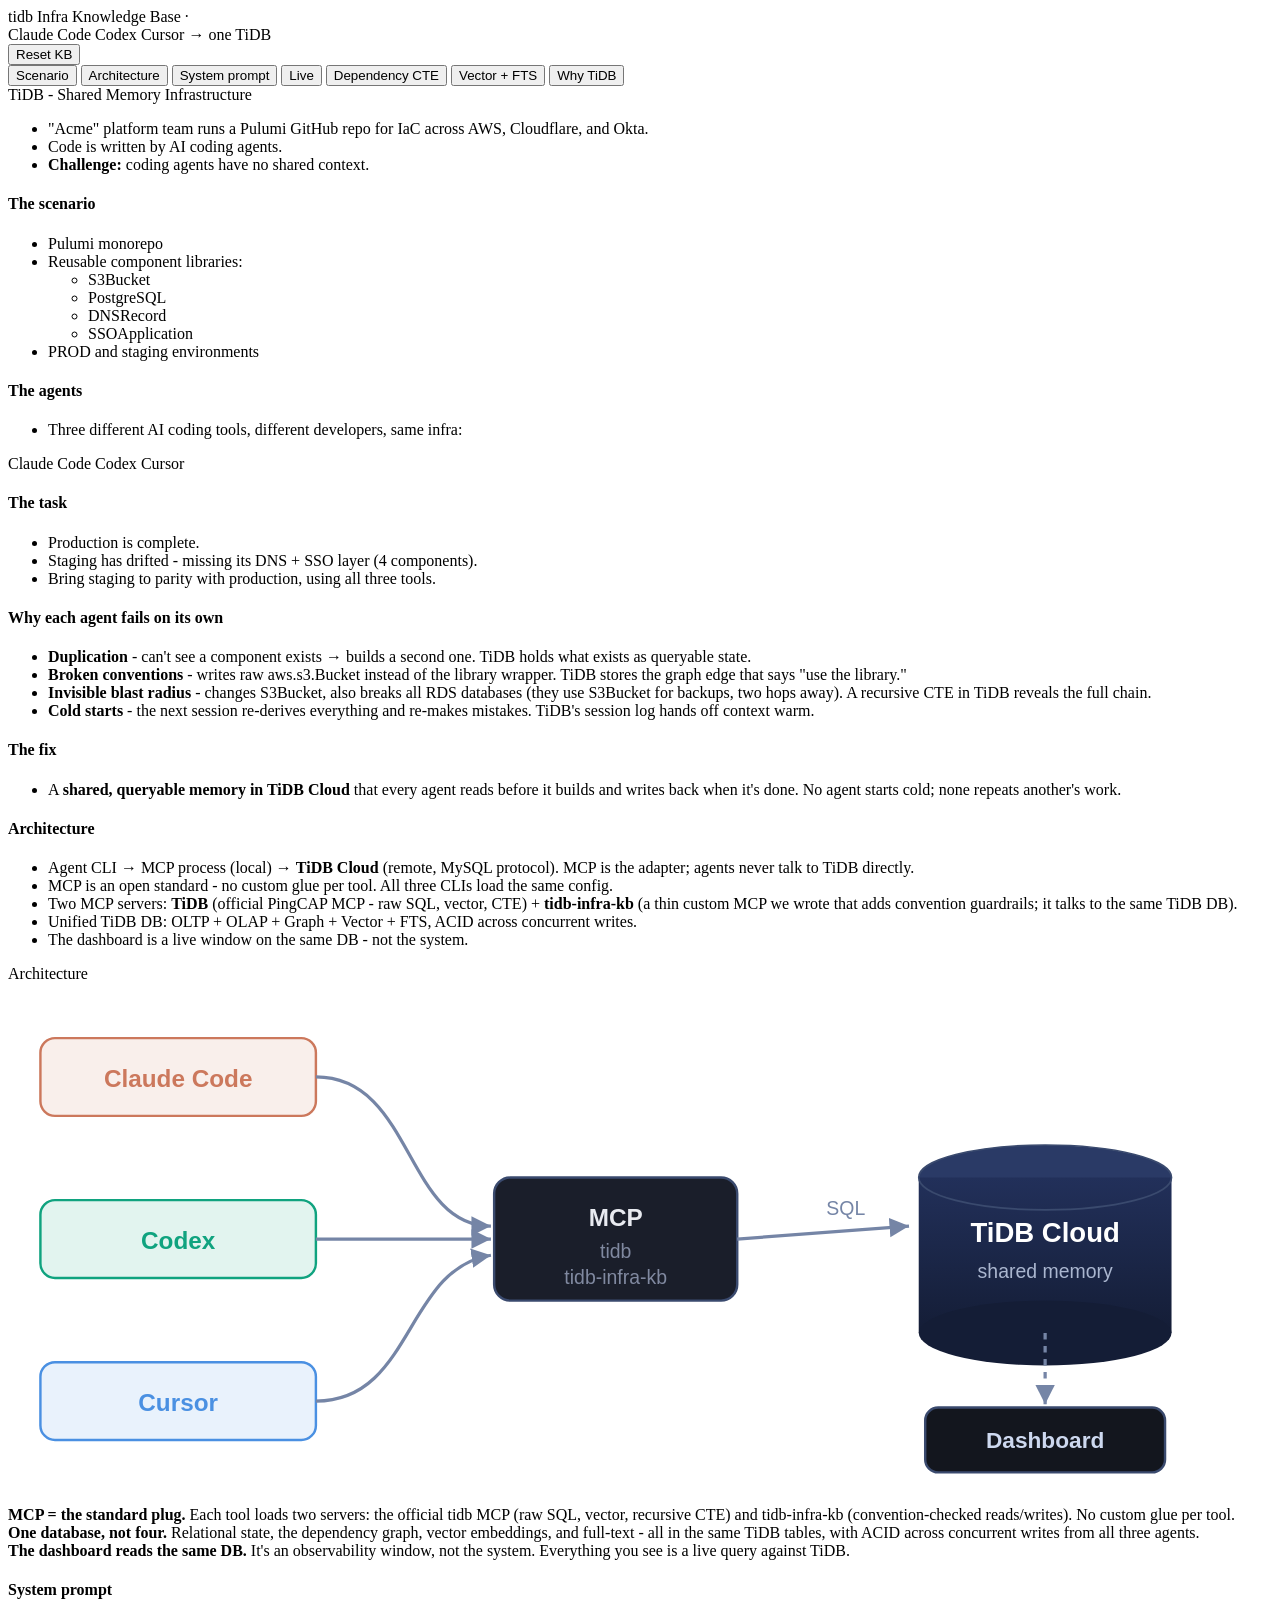
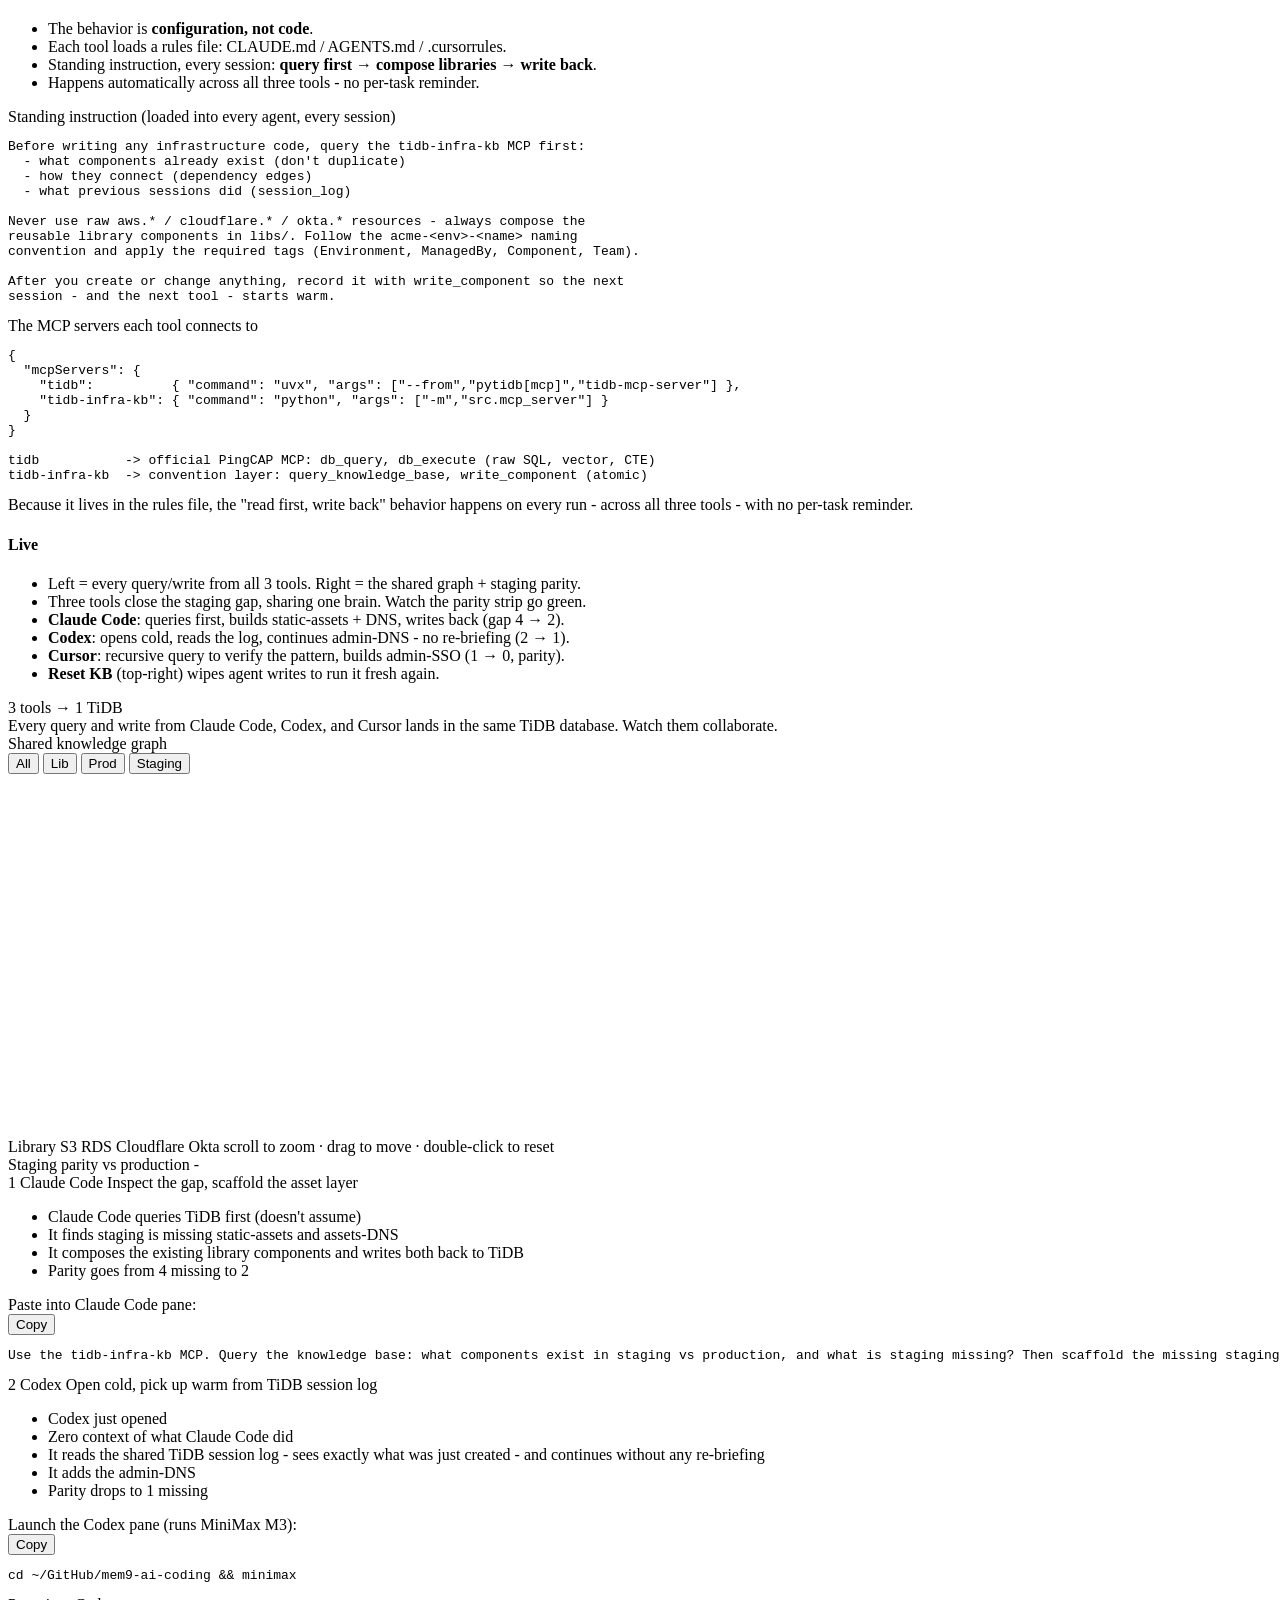
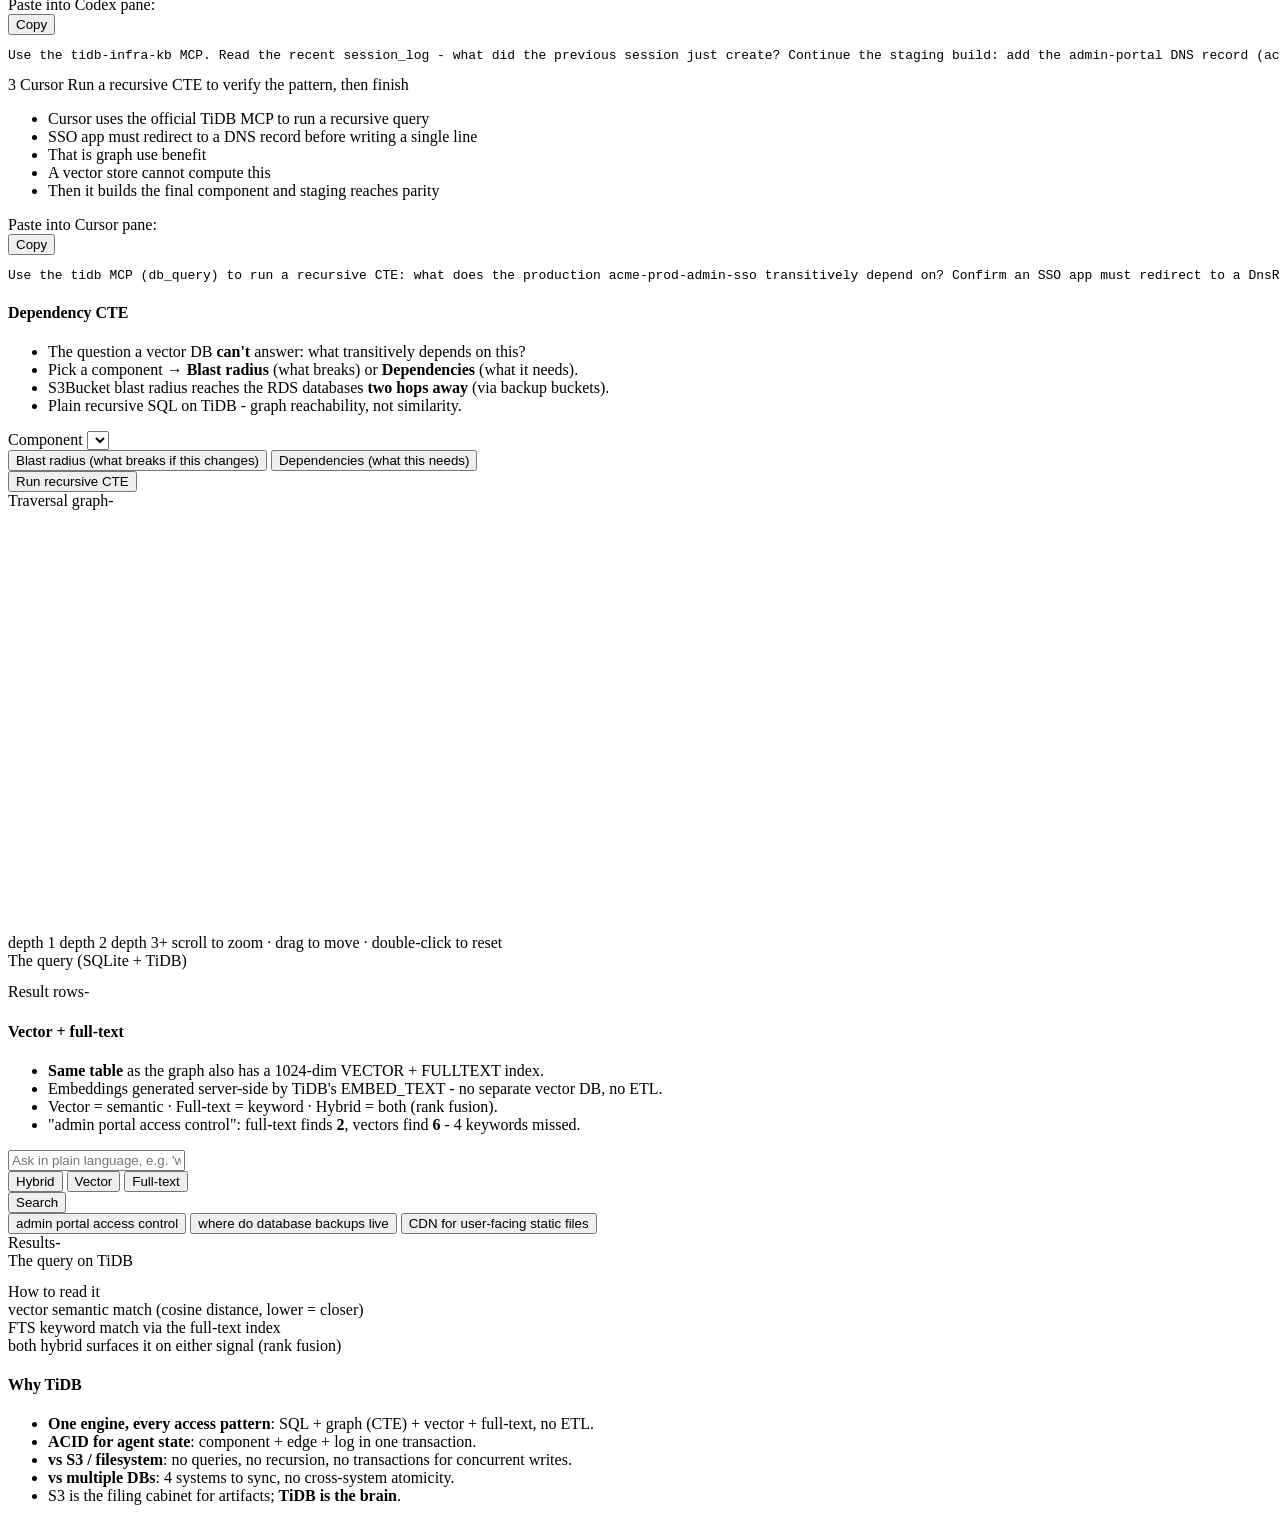
==== dashboard/static/index.html @ dca6ab45 "Demo Step 2: launch MiniMax CLI for the Codex pane The Codex/OpenAI path is unavailable, so Step 2 n" ====
<!DOCTYPE html>
<html lang="en">
<head>
  <meta charset="UTF-8" />
  <meta name="viewport" content="width=device-width, initial-scale=1.0" />
  <title>tidb-infra-kb · one brain for every coding tool</title>
  <link rel="stylesheet" href="/static/styles.css?v=17" />
</head>
<body>
  <div id="app">
    <header class="header">
      <div class="header-inner">
        <div class="logo-group">
          <span class="logo-badge">tidb</span>
          <span class="header-title">Infra Knowledge Base</span>
          <span class="header-dim" id="backend-name">·</span>
        </div>
        <div class="header-tools">
          <span class="tool-pill tool-claude-code">Claude Code</span>
          <span class="tool-pill tool-codex">Codex</span>
          <span class="tool-pill tool-cursor">Cursor</span>
          <span class="header-dim">→ one TiDB</span>
        </div>
        <div class="header-actions">
          <button id="reset-btn" class="btn btn-ghost">Reset KB</button>
        </div>
      </div>
      <nav class="tabs">
        <button class="tab active" data-tab="scenario">Scenario</button>
        <button class="tab" data-tab="architecture">Architecture</button>
        <button class="tab" data-tab="sysprompt">System prompt</button>
        <button class="tab" data-tab="live">Live</button>
        <button class="tab" data-tab="cte">Dependency CTE</button>
        <button class="tab" data-tab="search">Vector + FTS</button>
        <button class="tab" data-tab="scenarios">Why TiDB</button>
      </nav>
    </header>

    <main class="main">

      <!-- ─────────────── SCENARIO (default) ─────────────── -->
      <section class="view active" data-view="scenario">
        <div class="talk talk-hero">
          <div class="talk-title">TiDB - Shared Memory Infrastructure</div>
          <ul>
            <li>"Acme" platform team runs a Pulumi GitHub repo for IaC across AWS, Cloudflare, and Okta.</li>
            <li>Code is written by AI coding agents.</li>
            <li><b>Challenge:</b> coding agents have no shared context.</li>
          </ul>
        </div>

        <div class="talk-grid">
          <div class="talk">
            <h4>The scenario</h4>
            <ul>
              <li>Pulumi monorepo</li>
              <li>Reusable component libraries:
                <ul class="talk-sub">
                  <li><span class="mono">S3Bucket</span></li>
                  <li><span class="mono">PostgreSQL</span></li>
                  <li><span class="mono">DNSRecord</span></li>
                  <li><span class="mono">SSOApplication</span></li>
                </ul>
              </li>
              <li>PROD and staging environments</li>
            </ul>
          </div>
          <div class="talk">
            <h4>The agents</h4>
            <ul><li>Three different AI coding tools, different developers, same infra:</li></ul>
            <div class="talk-pills">
              <span class="tool-pill tool-claude-code">Claude Code</span>
              <span class="tool-pill tool-codex">Codex</span>
              <span class="tool-pill tool-cursor">Cursor</span>
            </div>
          </div>
          <div class="talk">
            <h4>The task</h4>
            <ul>
              <li>Production is complete.</li>
              <li>Staging has drifted - missing its DNS + SSO layer (4 components).</li>
              <li>Bring staging to parity with production, using all three tools.</li>
            </ul>
          </div>
        </div>

        <div class="talk">
          <h4>Why each agent fails on its own</h4>
          <ul class="talk-2col">
            <li><b>Duplication</b> - can't see a component exists → builds a second one. TiDB holds what exists as queryable state.</li>
            <li><b>Broken conventions</b> - writes raw <span class="mono">aws.s3.Bucket</span> instead of the library wrapper. TiDB stores the graph edge that says "use the library."</li>
            <li><b>Invisible blast radius</b> - changes <span class="mono">S3Bucket</span>, also breaks all RDS databases (they use S3Bucket for backups, two hops away). A recursive CTE in TiDB reveals the full chain.</li>
            <li><b>Cold starts</b> - the next session re-derives everything and re-makes mistakes. TiDB's session log hands off context warm.</li>
          </ul>
        </div>

        <div class="talk talk-fix">
          <h4>The fix</h4>
          <ul><li>A <b>shared, queryable memory in TiDB Cloud</b> that every agent reads before it builds and writes back when it's done. No agent starts cold; none repeats another's work.</li></ul>
        </div>
      </section>

      <!-- ─────────────── ARCHITECTURE ─────────────── -->
      <section class="view" data-view="architecture">
        <div class="talk">
          <h4>Architecture</h4>
          <ul class="talk-2col">
            <li>Agent CLI → MCP process (local) → <b>TiDB Cloud</b> (remote, MySQL protocol). MCP is the adapter; agents never talk to TiDB directly.</li>
            <li>MCP is an open standard - no custom glue per tool. All three CLIs load the same config.</li>
            <li>Two MCP servers: <b>TiDB</b> (official PingCAP MCP - raw SQL, vector, CTE) + <b>tidb-infra-kb</b> (a thin custom MCP we wrote that adds convention guardrails; it talks to the same TiDB DB).</li>
            <li>Unified TiDB DB: OLTP + OLAP + Graph + Vector + FTS, ACID across concurrent writes.</li>
            <li>The dashboard is a live window on the same DB - not the system.</li>
          </ul>
        </div>
        <div class="card">
          <div class="card-header"><span class="card-title">Architecture</span></div>
          <div class="arch-wrap">
            <svg viewBox="0 0 780 320" xmlns="http://www.w3.org/2000/svg" class="arch-svg">
              <defs>
                <marker id="dah" markerWidth="9" markerHeight="9" refX="6" refY="3" orient="auto"><path d="M0,0 L6,3 L0,6 Z" fill="#7585a6"/></marker>
                <linearGradient id="cyl" x1="0" y1="0" x2="0" y2="1"><stop offset="0" stop-color="#22305a"/><stop offset="1" stop-color="#141d36"/></linearGradient>
              </defs>
              <g font-family="-apple-system, sans-serif" font-size="15" text-anchor="middle">
                <rect x="20" y="34" width="170" height="48" rx="9" fill="rgba(204,120,92,0.12)" stroke="#CC785C" stroke-width="1.5"/><text x="105" y="64" fill="#CC785C" font-weight="700">Claude Code</text>
                <rect x="20" y="134" width="170" height="48" rx="9" fill="rgba(16,163,127,0.12)" stroke="#10A37F" stroke-width="1.5"/><text x="105" y="164" fill="#10A37F" font-weight="700">Codex</text>
                <rect x="20" y="234" width="170" height="48" rx="9" fill="rgba(74,144,226,0.12)" stroke="#4A90E2" stroke-width="1.5"/><text x="105" y="264" fill="#4A90E2" font-weight="700">Cursor</text>
                <rect x="300" y="120" width="150" height="76" rx="10" fill="#1a1e2a" stroke="#3a4a6e" stroke-width="1.5"/>
                <text x="375" y="150" fill="#e8eaf0" font-weight="700">MCP</text>
                <text x="375" y="170" fill="#8089a0" font-size="12">tidb</text>
                <text x="375" y="186" fill="#8089a0" font-size="12">tidb-infra-kb</text>
                <ellipse cx="640" cy="120" rx="78" ry="20" fill="#2a3a66"/>
                <rect x="562" y="120" width="156" height="96" fill="url(#cyl)"/>
                <ellipse cx="640" cy="216" rx="78" ry="20" fill="#141d36"/>
                <ellipse cx="640" cy="120" rx="78" ry="20" fill="none" stroke="#3a4a6e"/>
                <text x="640" y="160" fill="#fff" font-weight="700" font-size="17">TiDB Cloud</text>
                <text x="640" y="182" fill="#aab6cf" font-size="12">shared memory</text>
                <rect x="566" y="262" width="148" height="40" rx="8" fill="#13161e" stroke="#3a4a6e" stroke-width="1.5"/><text x="640" y="287" fill="#cdd8ef" font-weight="700" font-size="14">Dashboard</text>
              </g>
              <g stroke="#7585a6" stroke-width="2" fill="none">
                <path d="M190,58 C250,58 245,150 298,150" marker-end="url(#dah)"/>
                <path d="M190,158 L298,158" marker-end="url(#dah)"/>
                <path d="M190,258 C250,258 245,176 298,168" marker-end="url(#dah)"/>
                <path d="M450,158 L556,150" marker-end="url(#dah)"/>
                <path d="M640,216 L640,260" marker-end="url(#dah)" stroke-dasharray="4,4"/>
              </g>
              <text x="505" y="143" fill="#7585a6" font-size="12" font-family="sans-serif">SQL</text>
            </svg>
          </div>
        </div>
        <div class="arch-points">
          <div class="arch-point"><b>MCP = the standard plug.</b> Each tool loads two servers: the official <span class="mono">tidb</span> MCP (raw SQL, vector, recursive CTE) and <span class="mono">tidb-infra-kb</span> (convention-checked reads/writes). No custom glue per tool.</div>
          <div class="arch-point"><b>One database, not four.</b> Relational state, the dependency graph, vector embeddings, and full-text - all in the same TiDB tables, with ACID across concurrent writes from all three agents.</div>
          <div class="arch-point"><b>The dashboard reads the same DB.</b> It's an observability window, not the system. Everything you see is a live query against TiDB.</div>
        </div>
      </section>

      <!-- ─────────────── SYSTEM PROMPT ─────────────── -->
      <section class="view" data-view="sysprompt">
        <div class="talk">
          <h4>System prompt</h4>
          <ul class="talk-2col">
            <li>The behavior is <b>configuration, not code</b>.</li>
            <li>Each tool loads a rules file: <span class="mono">CLAUDE.md</span> / <span class="mono">AGENTS.md</span> / <span class="mono">.cursorrules</span>.</li>
            <li>Standing instruction, every session: <b>query first → compose libraries → write back</b>.</li>
            <li>Happens automatically across all three tools - no per-task reminder.</li>
          </ul>
        </div>

        <div class="card">
          <div class="card-header"><span class="card-title">Standing instruction (loaded into every agent, every session)</span></div>
          <pre class="sysprompt-block">Before writing any infrastructure code, query the tidb-infra-kb MCP first:
  - what components already exist (don't duplicate)
  - how they connect (dependency edges)
  - what previous sessions did (session_log)

Never use raw aws.* / cloudflare.* / okta.* resources - always compose the
reusable library components in libs/. Follow the acme-&lt;env&gt;-&lt;name&gt; naming
convention and apply the required tags (Environment, ManagedBy, Component, Team).

After you create or change anything, record it with write_component so the next
session - and the next tool - starts warm.</pre>
        </div>

        <div class="card">
          <div class="card-header"><span class="card-title">The MCP servers each tool connects to</span></div>
          <pre class="sysprompt-block">{
  "mcpServers": {
    "tidb":          { "command": "uvx", "args": ["--from","pytidb[mcp]","tidb-mcp-server"] },
    "tidb-infra-kb": { "command": "python", "args": ["-m","src.mcp_server"] }
  }
}

tidb           -> official PingCAP MCP: db_query, db_execute (raw SQL, vector, CTE)
tidb-infra-kb  -> convention layer: query_knowledge_base, write_component (atomic)</pre>
        </div>
        <div class="scn-fix">Because it lives in the rules file, the "read first, write back" behavior happens on every run - across all three tools - with no per-task reminder.</div>
      </section>

      <!-- ─────────────── LIVE ─────────────── -->
      <section class="view" data-view="live">
        <div class="talk">
          <h4>Live</h4>
          <ul class="talk-2col">
            <li>Left = every query/write from all 3 tools. Right = the shared graph + staging parity.</li>
            <li>Three tools close the staging gap, sharing one brain. Watch the parity strip go green.</li>
            <li><b>Claude Code</b>: queries first, builds static-assets + DNS, writes back (gap 4 → 2).</li>
            <li><b>Codex</b>: opens cold, reads the log, continues admin-DNS - no re-briefing (2 → 1).</li>
            <li><b>Cursor</b>: recursive query to verify the pattern, builds admin-SSO (1 → 0, parity).</li>
            <li><b>Reset KB</b> (top-right) wipes agent writes to run it fresh again.</li>
          </ul>
        </div>
        <div class="live-split">

          <!-- LEFT: what the tools are doing -->
          <section class="feed-pane">
            <div class="pane-head">
              <span class="pane-title">3 tools → 1 TiDB</span>
              <span class="live-dot" title="auto-refresh"></span>
            </div>
            <div class="pane-sub">Every query and write from Claude Code, Codex, and Cursor lands in the same TiDB database. Watch them collaborate.</div>
            <div id="live-feed" class="live-feed"></div>
          </section>

          <!-- RIGHT: the shared brain -->
          <section class="brain-pane">
            <div class="card">
              <div class="card-header">
                <span class="card-title">Shared knowledge graph</span>
                <div class="env-filter">
                  <button class="env-btn active" data-env="all">All</button>
                  <button class="env-btn" data-env="library">Lib</button>
                  <button class="env-btn" data-env="production">Prod</button>
                  <button class="env-btn" data-env="staging">Staging</button>
                </div>
              </div>
              <canvas id="live-canvas" width="640" height="360"></canvas>
              <div class="legend">
                <span class="leg lib">Library</span>
                <span class="leg s3">S3</span>
                <span class="leg rds">RDS</span>
                <span class="leg cf">Cloudflare</span>
                <span class="leg okta">Okta</span>
                <span class="leg-hint">scroll to zoom · drag to move · double-click to reset</span>
              </div>
            </div>
            <div class="card">
              <div class="card-header">
                <span class="card-title">Staging parity vs production</span>
                <span id="parity-stat" class="card-count">-</span>
              </div>
              <div id="parity" class="parity"></div>
            </div>
          </section>

        </div>

        <!-- ── 3-step runbook ───────────────────────────────────────────── -->
        <div class="runbook">

          <div class="rb-step">
            <div class="rb-header">
              <span class="rb-num">1</span>
              <span class="rb-tool tool-claude-code">Claude Code</span>
              <span class="rb-title">Inspect the gap, scaffold the asset layer</span>
            </div>
            <div class="rb-say">
              <ul>
                <li>Claude Code queries TiDB first (doesn't assume)</li>
                <li>It finds staging is missing static-assets and assets-DNS</li>
                <li>It composes the existing library components and writes both back to TiDB</li>
                <li>Parity goes from 4 missing to 2</li>
              </ul>
            </div>
            <div class="rb-cmd-label">Paste into Claude Code pane:</div>
            <div class="rb-cmd-wrap">
              <button class="rb-copy" onclick="navigator.clipboard.writeText(this.nextElementSibling.textContent.trim())">Copy</button>
              <pre class="rb-cmd">Use the tidb-infra-kb MCP. Query the knowledge base: what components exist in staging vs production, and what is staging missing? Then scaffold the missing staging static-assets bucket and its Cloudflare DNS record, composing the S3Bucket and DnsRecord libraries - never raw aws.* resources. Follow the acme-&lt;env&gt;-&lt;name&gt; naming and required tags. Record each new component with write_component.</pre>
            </div>
          </div>

          <div class="rb-step">
            <div class="rb-header">
              <span class="rb-num">2</span>
              <span class="rb-tool tool-codex">Codex</span>
              <span class="rb-title">Open cold, pick up warm from TiDB session log</span>
            </div>
            <div class="rb-say">
              <ul>
                <li>Codex just opened</li>
                <li>Zero context of what Claude Code did</li>
                <li>It reads the shared TiDB session log - sees exactly what was just created - and continues without any re-briefing</li>
                <li>It adds the admin-DNS</li>
                <li>Parity drops to 1 missing</li>
              </ul>
            </div>
            <div class="rb-cmd-label">Launch the Codex pane (runs MiniMax M3):</div>
            <div class="rb-cmd-wrap">
              <button class="rb-copy" onclick="navigator.clipboard.writeText(this.nextElementSibling.textContent.trim())">Copy</button>
              <pre class="rb-cmd">cd ~/GitHub/mem9-ai-coding &amp;&amp; minimax</pre>
            </div>
            <div class="rb-cmd-label">Paste into Codex pane:</div>
            <div class="rb-cmd-wrap">
              <button class="rb-copy" onclick="navigator.clipboard.writeText(this.nextElementSibling.textContent.trim())">Copy</button>
              <pre class="rb-cmd">Use the tidb-infra-kb MCP. Read the recent session_log - what did the previous session just create? Continue the staging build: add the admin-portal DNS record (acme-staging-admin-dns) matching the production pattern, composing DnsRecord. Record it with write_component.</pre>
            </div>
          </div>

          <div class="rb-step">
            <div class="rb-header">
              <span class="rb-num">3</span>
              <span class="rb-tool tool-cursor">Cursor</span>
              <span class="rb-title">Run a recursive CTE to verify the pattern, then finish</span>
            </div>
            <div class="rb-say">
              <ul>
                <li>Cursor uses the official TiDB MCP to run a recursive query</li>
                <li>SSO app must redirect to a DNS record before writing a single line</li>
                <li>That is graph use benefit</li>
                <li>A vector store cannot compute this</li>
                <li>Then it builds the final component and staging reaches parity</li>
              </ul>
            </div>
            <div class="rb-cmd-label">Paste into Cursor pane:</div>
            <div class="rb-cmd-wrap">
              <button class="rb-copy" onclick="navigator.clipboard.writeText(this.nextElementSibling.textContent.trim())">Copy</button>
              <pre class="rb-cmd">Use the tidb MCP (db_query) to run a recursive CTE: what does the production acme-prod-admin-sso transitively depend on? Confirm an SSO app must redirect to a DnsRecord. Then scaffold acme-staging-admin-sso composing SsoApplication, with the redirect URI pointing at acme-staging-admin-dns. Record it with write_component.</pre>
            </div>
          </div>

        </div>
      </section>

      <!-- ─────────────── CTE ─────────────── -->
      <section class="view" data-view="cte">
        <div class="talk">
          <h4>Dependency CTE</h4>
          <ul class="talk-2col">
            <li>The question a vector DB <b>can't</b> answer: what transitively depends on this?</li>
            <li>Pick a component → <b>Blast radius</b> (what breaks) or <b>Dependencies</b> (what it needs).</li>
            <li><span class="mono">S3Bucket</span> blast radius reaches the RDS databases <b>two hops away</b> (via backup buckets).</li>
            <li>Plain recursive SQL on TiDB - graph reachability, not similarity.</li>
          </ul>
        </div>
        <div class="cte-controls">
          <label>Component <select id="cte-node"></select></label>
          <div class="cte-mode">
            <button class="cte-btn active" data-mode="blast-radius">Blast radius (what breaks if this changes)</button>
            <button class="cte-btn" data-mode="dependencies">Dependencies (what this needs)</button>
          </div>
          <button id="cte-run" class="btn btn-primary">Run recursive CTE</button>
        </div>
        <div class="cte-grid">
          <div class="card">
            <div class="card-header"><span class="card-title">Traversal graph</span><span id="cte-summary" class="card-count">-</span></div>
            <canvas id="cte-canvas" width="640" height="420"></canvas>
            <div class="legend">
              <span class="leg-depth d1">depth 1</span>
              <span class="leg-depth d2">depth 2</span>
              <span class="leg-depth d3">depth 3+</span>
              <span class="leg-hint">scroll to zoom · drag to move · double-click to reset</span>
            </div>
          </div>
          <div class="col-side">
            <div class="card">
              <div class="card-header"><span class="card-title">The query (SQLite + TiDB)</span></div>
              <pre id="cte-sql" class="sql-block"></pre>
            </div>
            <div class="card">
              <div class="card-header"><span class="card-title">Result rows</span><span id="cte-rowcount" class="card-count">-</span></div>
              <div id="cte-rows" class="cte-rows"></div>
            </div>
          </div>
        </div>
      </section>

      <!-- ─────────────── SEARCH ─────────────── -->
      <section class="view" data-view="search">
        <div class="talk">
          <h4>Vector + full-text</h4>
          <ul class="talk-2col">
            <li><b>Same table</b> as the graph also has a 1024-dim <span class="mono">VECTOR</span> + <span class="mono">FULLTEXT</span> index.</li>
            <li>Embeddings generated server-side by TiDB's <span class="mono">EMBED_TEXT</span> - no separate vector DB, no ETL.</li>
            <li>Vector = semantic · Full-text = keyword · Hybrid = both (rank fusion).</li>
            <li>"admin portal access control": full-text finds <b>2</b>, vectors find <b>6</b> - 4 keywords missed.</li>
          </ul>
        </div>
        <div class="search-controls">
          <input id="search-input" class="search-input" type="text"
                 placeholder="Ask in plain language, e.g. 'where do database backups live'" />
          <div class="cte-mode">
            <button class="cte-btn active" data-smode="hybrid">Hybrid</button>
            <button class="cte-btn" data-smode="vector">Vector</button>
            <button class="cte-btn" data-smode="fts">Full-text</button>
          </div>
          <button id="search-run" class="btn btn-primary">Search</button>
        </div>
        <div class="search-presets">
          <button class="preset-btn" data-q="admin portal access control login">admin portal access control</button>
          <button class="preset-btn" data-q="where do database backups live">where do database backups live</button>
          <button class="preset-btn" data-q="CDN for user-facing static files">CDN for user-facing static files</button>
        </div>
        <div class="cte-grid">
          <div class="card">
            <div class="card-header"><span class="card-title">Results</span><span id="search-stat" class="card-count">-</span></div>
            <div id="search-results" class="search-results"></div>
          </div>
          <div class="col-side">
            <div class="card">
              <div class="card-header"><span class="card-title">The query on TiDB</span></div>
              <pre id="search-sql" class="sql-block"></pre>
            </div>
            <div class="card">
              <div class="card-header"><span class="card-title">How to read it</span></div>
              <div class="search-legend">
                <div><span class="sig-chip sig-vec">vector</span> semantic match (cosine distance, lower = closer)</div>
                <div><span class="sig-chip sig-fts">FTS</span> keyword match via the full-text index</div>
                <div><span class="sig-chip sig-both">both</span> hybrid surfaces it on either signal (rank fusion)</div>
              </div>
            </div>
          </div>
        </div>
      </section>

      <!-- ─────────────── SCENARIOS ─────────────── -->
      <section class="view" data-view="scenarios">
        <div class="talk">
          <h4>Why TiDB</h4>
          <ul class="talk-2col">
            <li><b>One engine, every access pattern</b>: SQL + graph (CTE) + vector + full-text, no ETL.</li>
            <li><b>ACID for agent state</b>: component + edge + log in one transaction.</li>
            <li><b>vs S3 / filesystem</b>: no queries, no recursion, no transactions for concurrent writes.</li>
            <li><b>vs multiple DBs</b>: 4 systems to sync, no cross-system atomicity.</li>
            <li>S3 is the filing cabinet for artifacts; <b>TiDB is the brain</b>.</li>
          </ul>
        </div>
        <div id="scenario-list" class="scenario-list"></div>
      </section>

    </main>
  </div>
  <script src="/static/app.js?v=17"></script>
</body>
</html>
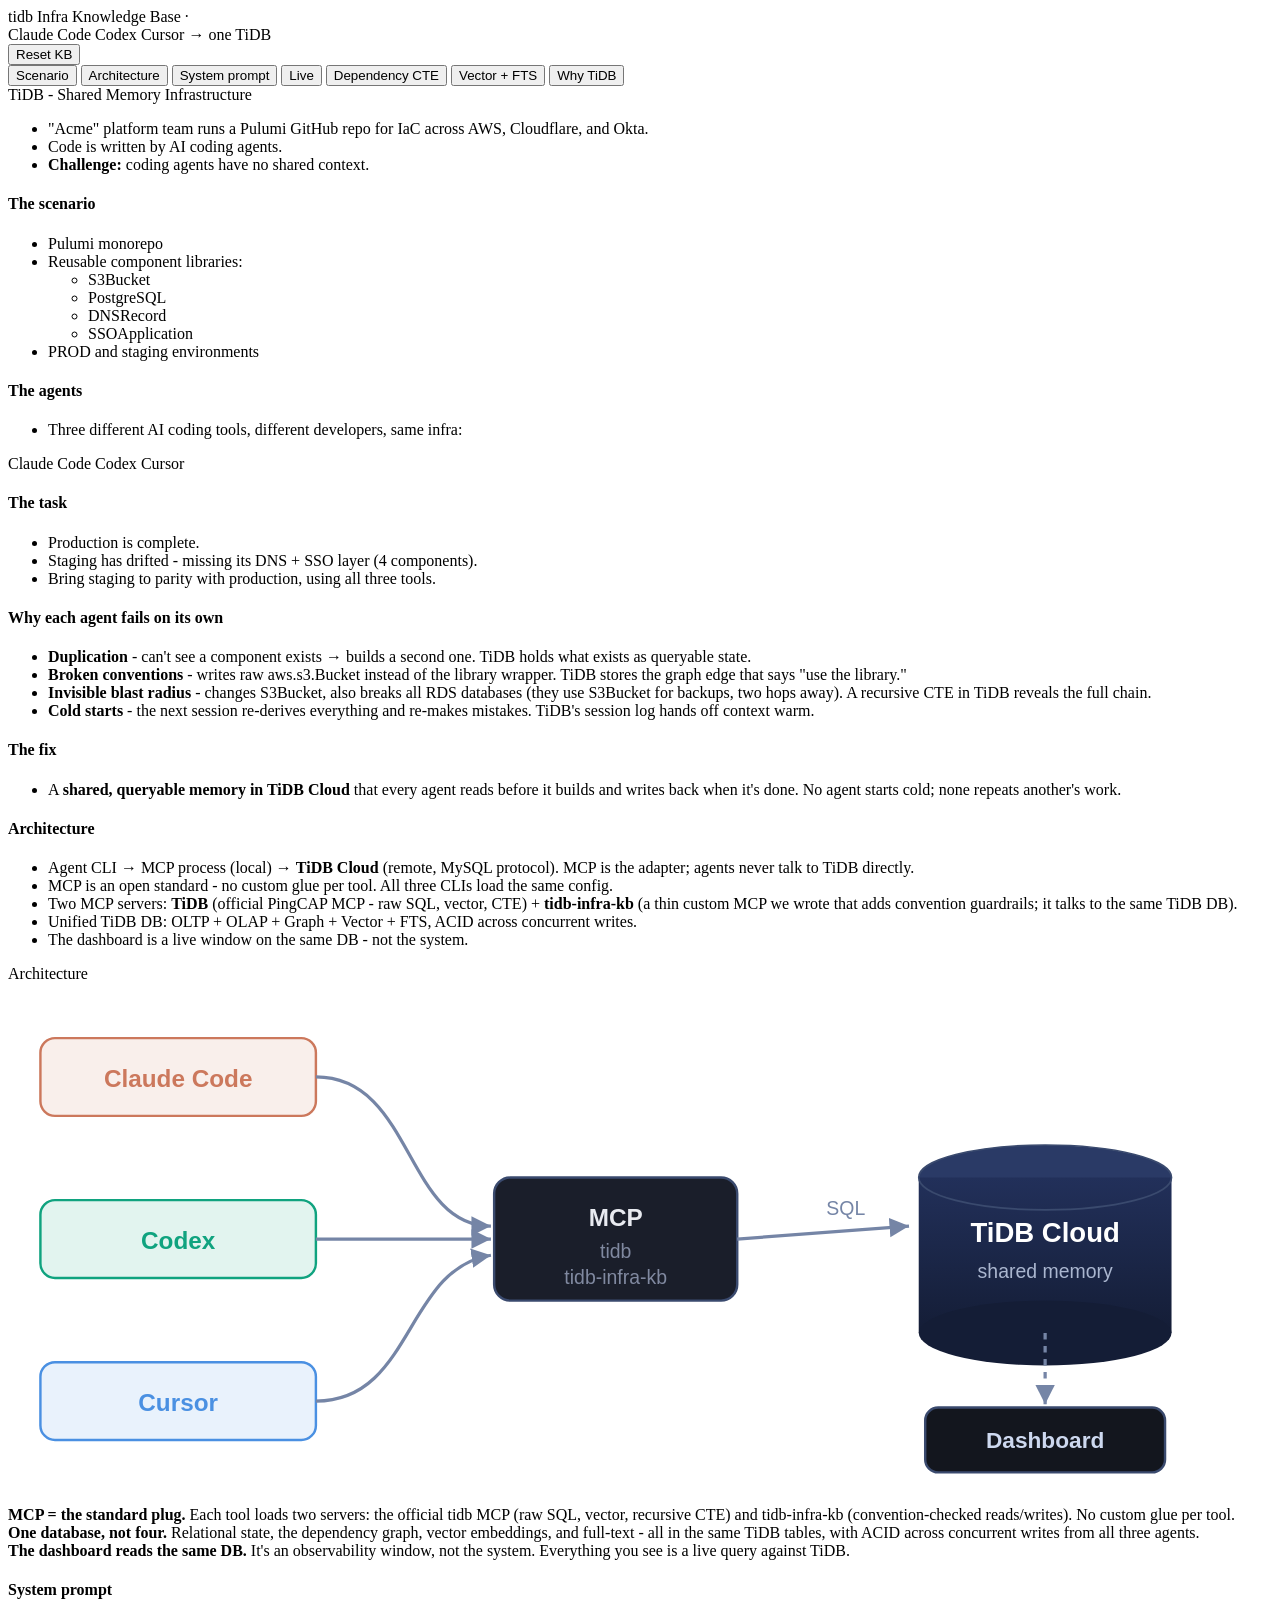
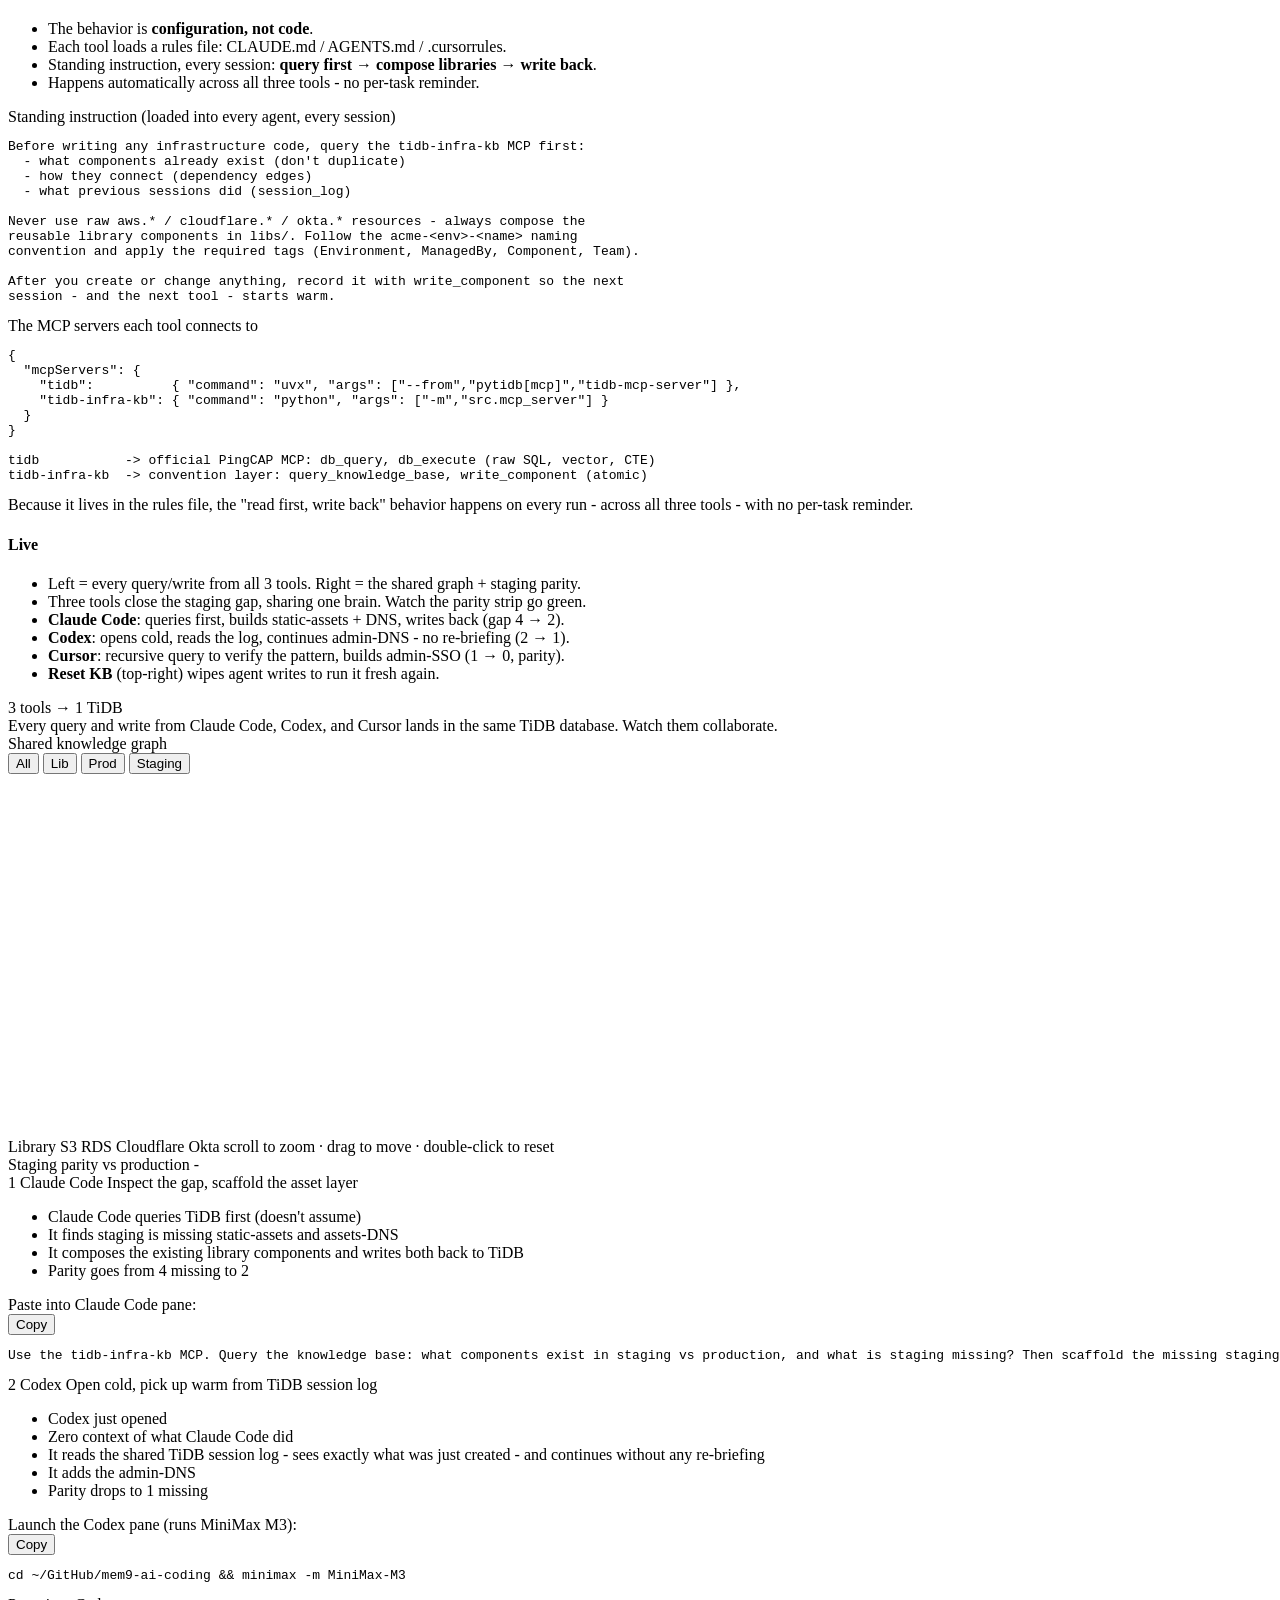
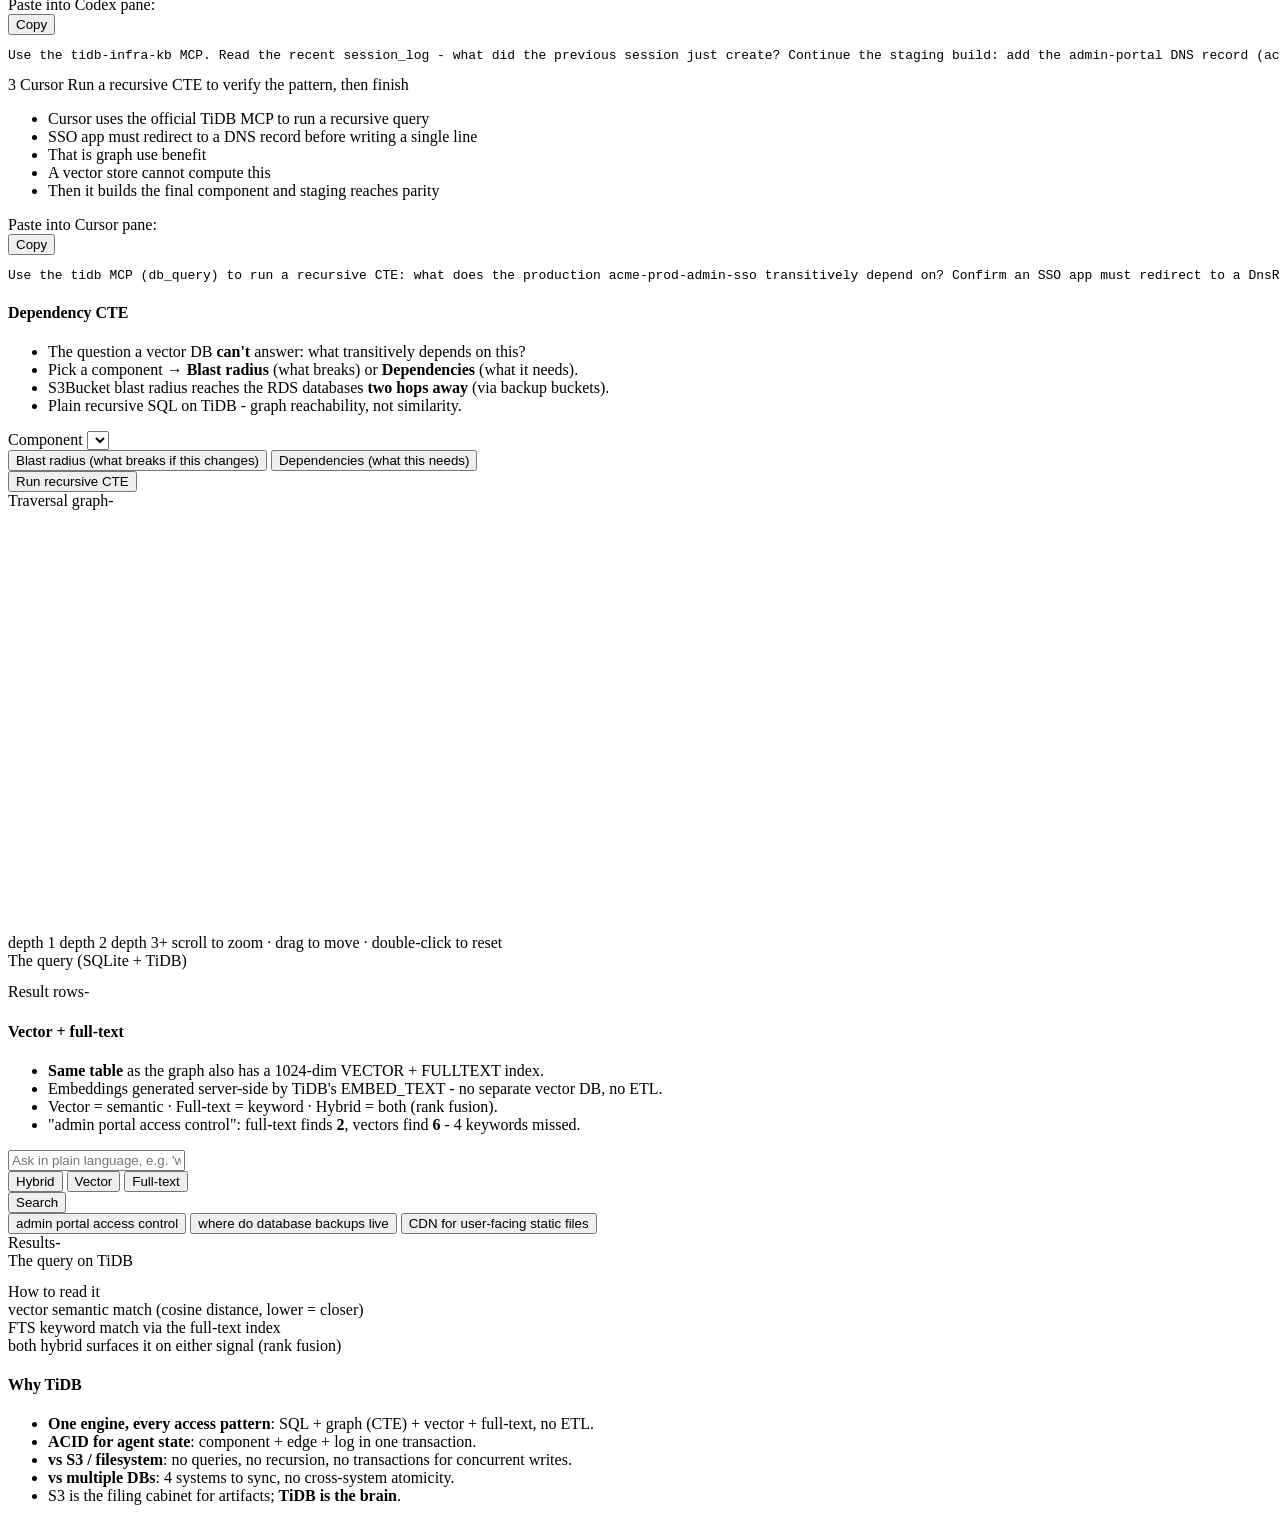
==== commit ea37db0e: "Pin MiniMax launch to -m MiniMax-M3 The minimax CLI falls back to minimax-01 (modelToUse = model || " ====
--- a/dashboard/static/index.html
+++ b/dashboard/static/index.html
@@ -274,7 +274,7 @@
             <div class="rb-cmd-label">Paste into Claude Code pane:</div>
             <div class="rb-cmd-wrap">
               <button class="rb-copy" onclick="navigator.clipboard.writeText(this.nextElementSibling.textContent.trim())">Copy</button>
-              <pre class="rb-cmd">Use the tidb-infra-kb MCP. Query the knowledge base: what components exist in staging vs production, and what is staging missing? Then scaffold the missing staging static-assets bucket and its Cloudflare DNS record, composing the S3Bucket and DnsRecord libraries - never raw aws.* resources. Follow the acme-&lt;env&gt;-&lt;name&gt; naming and required tags. Record each new component with write_component.</pre>
+              <pre class="rb-cmd">Use the tidb-infra-kb MCP. Query the knowledge base: what components exist in staging vs production, and what is staging missing? Then scaffold the missing staging static-assets bucket and its Cloudflare DNS record, composing the S3Bucket and DnsRecord libraries - never raw aws.* resources. Follow the acme-&lt;env&gt;-&lt;name&gt; naming and required tags. Record each new component with write_component. Pass developer='claude-code' on every tidb-infra-kb call so the activity feed attributes the work.</pre>
             </div>
           </div>
 
@@ -296,12 +296,12 @@
             <div class="rb-cmd-label">Launch the Codex pane (runs MiniMax M3):</div>
             <div class="rb-cmd-wrap">
               <button class="rb-copy" onclick="navigator.clipboard.writeText(this.nextElementSibling.textContent.trim())">Copy</button>
-              <pre class="rb-cmd">cd ~/GitHub/mem9-ai-coding &amp;&amp; minimax</pre>
+              <pre class="rb-cmd">cd ~/GitHub/mem9-ai-coding &amp;&amp; minimax -m MiniMax-M3</pre>
             </div>
             <div class="rb-cmd-label">Paste into Codex pane:</div>
             <div class="rb-cmd-wrap">
               <button class="rb-copy" onclick="navigator.clipboard.writeText(this.nextElementSibling.textContent.trim())">Copy</button>
-              <pre class="rb-cmd">Use the tidb-infra-kb MCP. Read the recent session_log - what did the previous session just create? Continue the staging build: add the admin-portal DNS record (acme-staging-admin-dns) matching the production pattern, composing DnsRecord. Record it with write_component.</pre>
+              <pre class="rb-cmd">Use the tidb-infra-kb MCP. Read the recent session_log - what did the previous session just create? Continue the staging build: add the admin-portal DNS record (acme-staging-admin-dns) matching the production pattern, composing DnsRecord. Record it with write_component. Pass developer='codex' on every tidb-infra-kb call so the activity feed attributes the work.</pre>
             </div>
           </div>
 
@@ -323,7 +323,7 @@
             <div class="rb-cmd-label">Paste into Cursor pane:</div>
             <div class="rb-cmd-wrap">
               <button class="rb-copy" onclick="navigator.clipboard.writeText(this.nextElementSibling.textContent.trim())">Copy</button>
-              <pre class="rb-cmd">Use the tidb MCP (db_query) to run a recursive CTE: what does the production acme-prod-admin-sso transitively depend on? Confirm an SSO app must redirect to a DnsRecord. Then scaffold acme-staging-admin-sso composing SsoApplication, with the redirect URI pointing at acme-staging-admin-dns. Record it with write_component.</pre>
+              <pre class="rb-cmd">Use the tidb MCP (db_query) to run a recursive CTE: what does the production acme-prod-admin-sso transitively depend on? Confirm an SSO app must redirect to a DnsRecord. Then scaffold acme-staging-admin-sso composing SsoApplication, with the redirect URI pointing at acme-staging-admin-dns. Record it with write_component (developer='cursor') so the activity feed attributes the work.</pre>
             </div>
           </div>
 
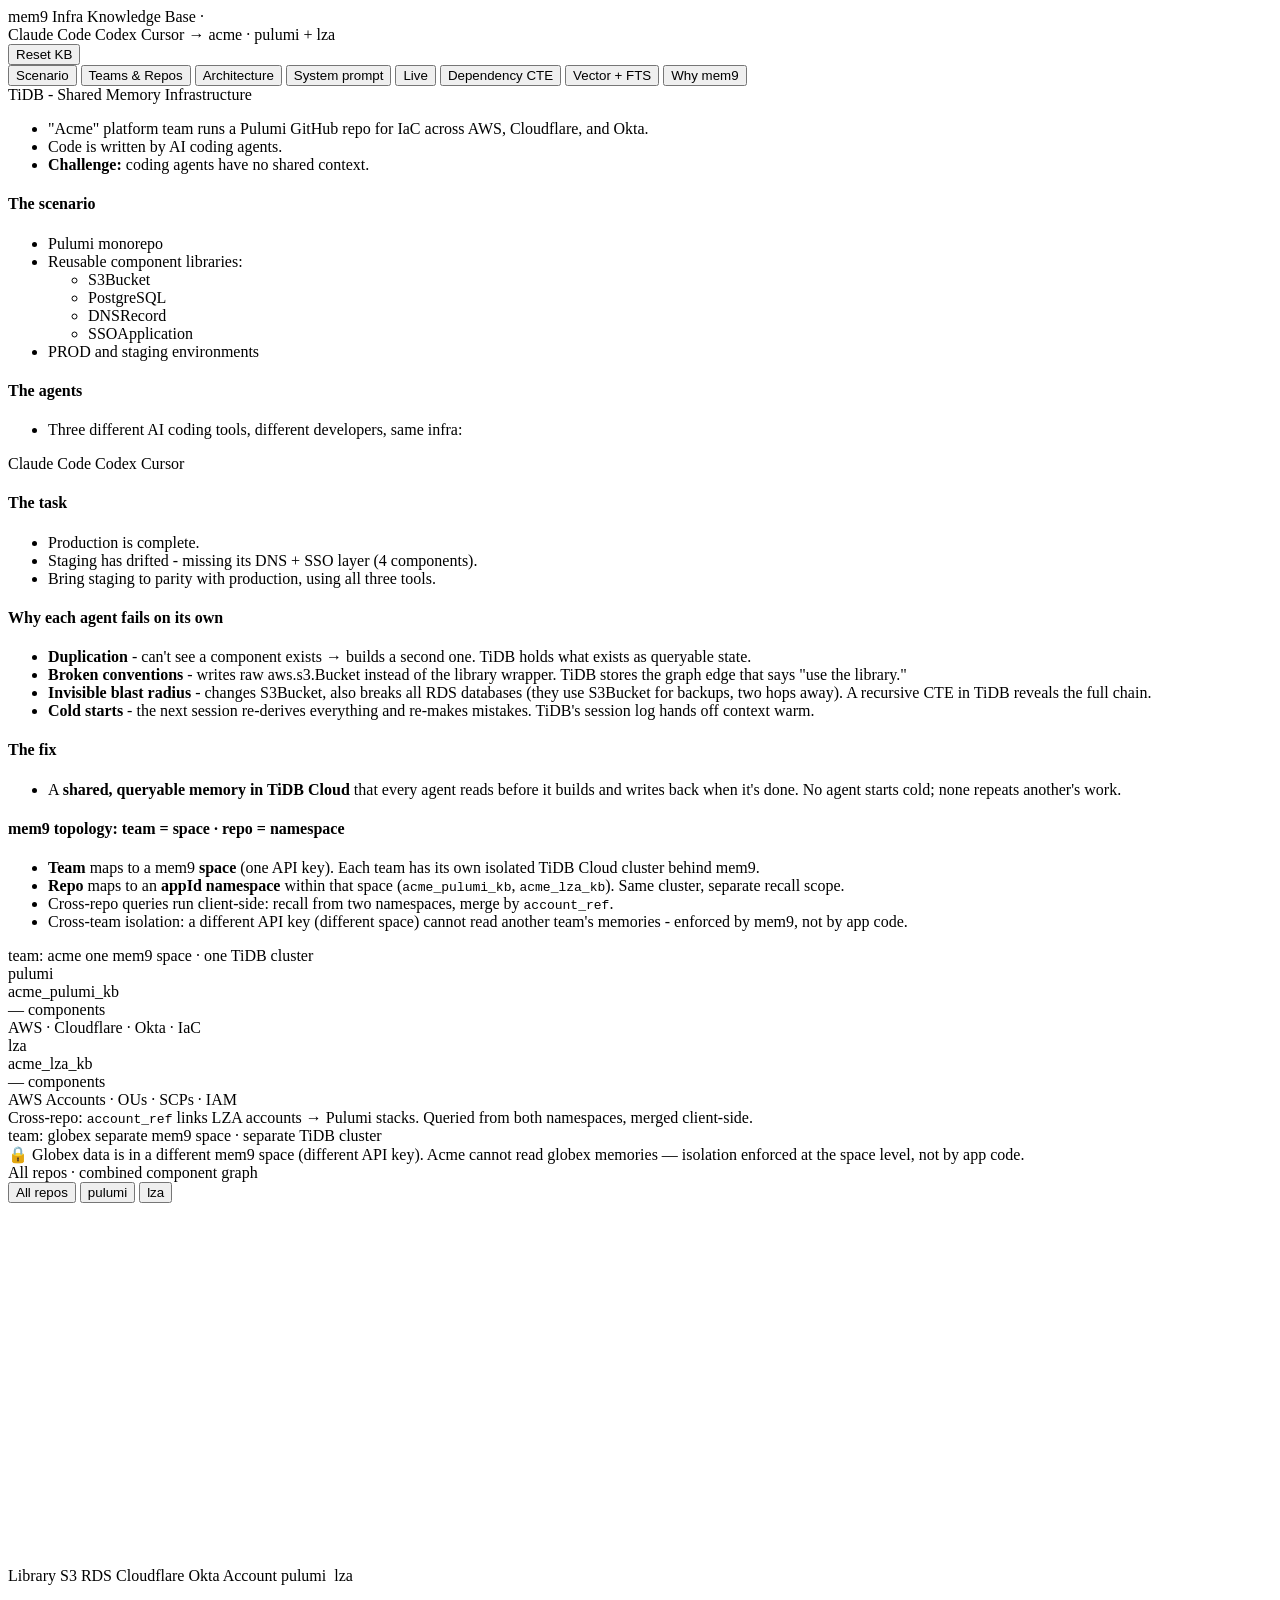
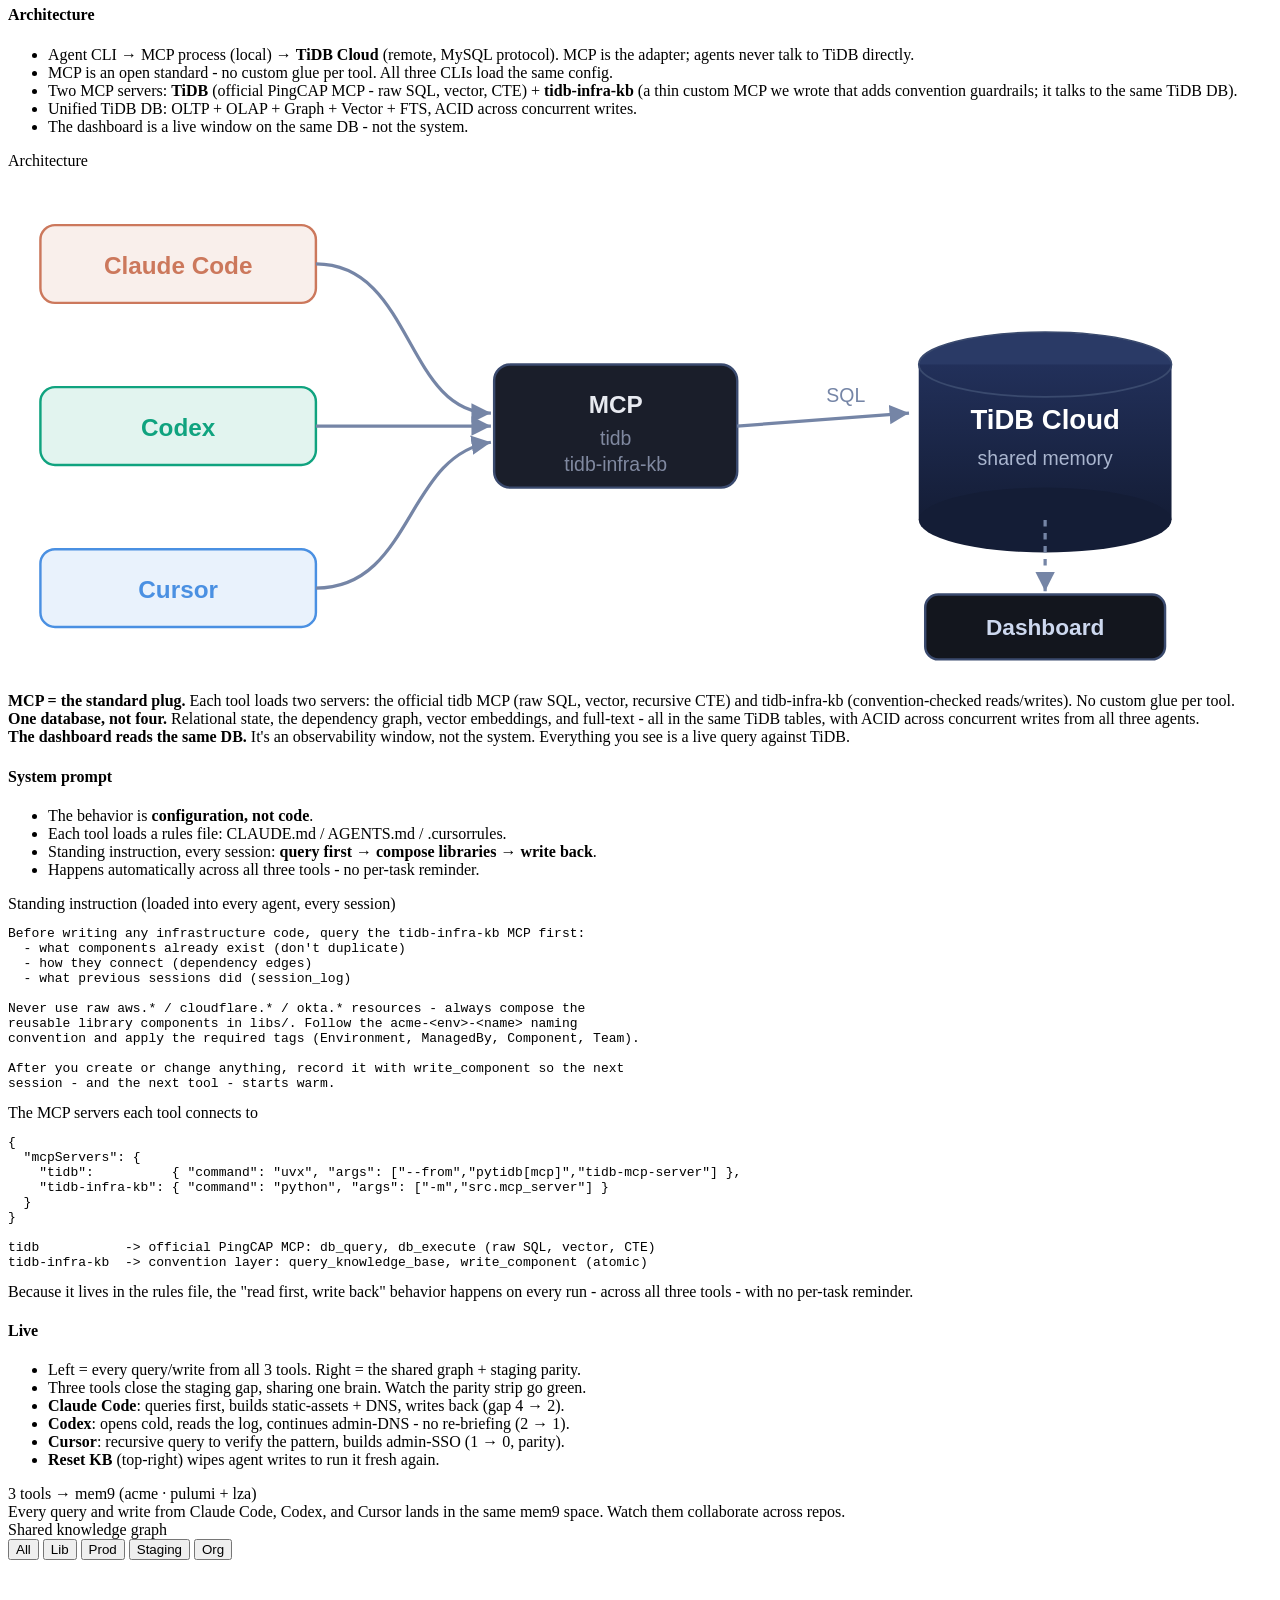
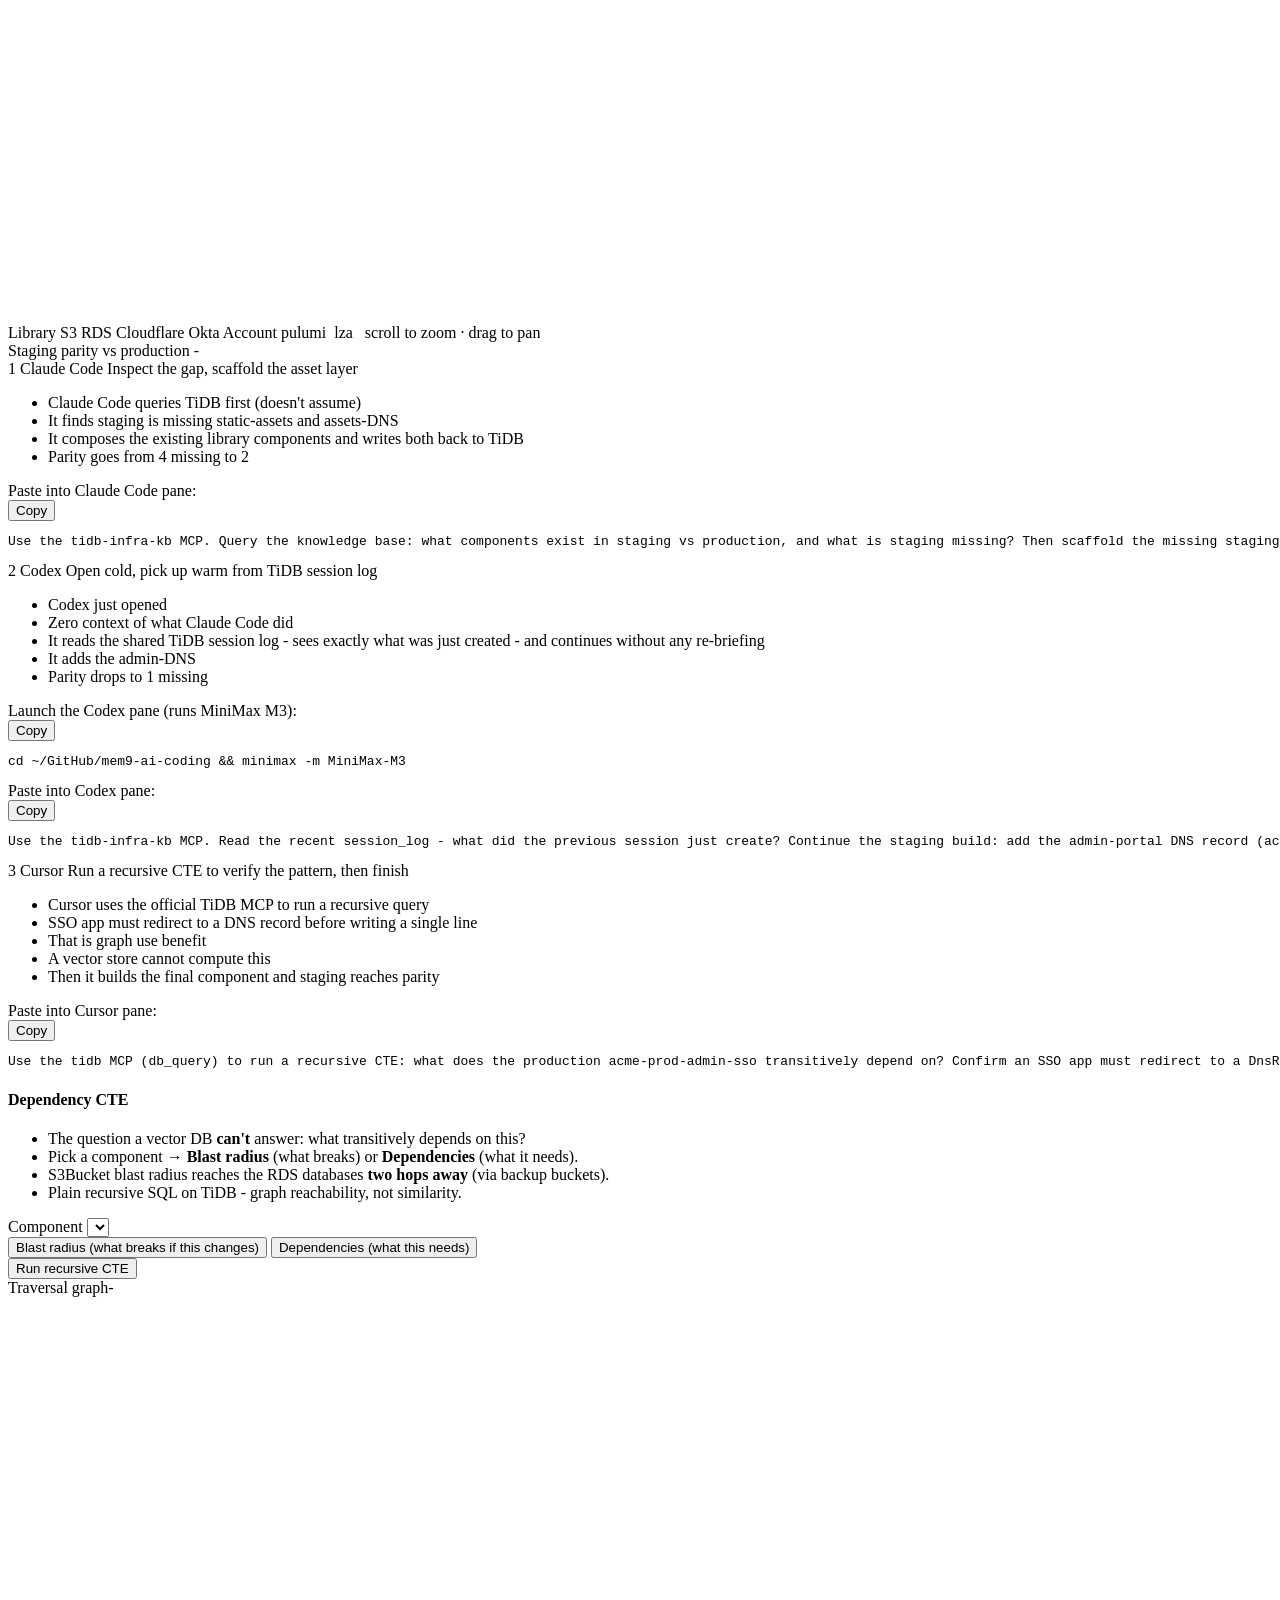
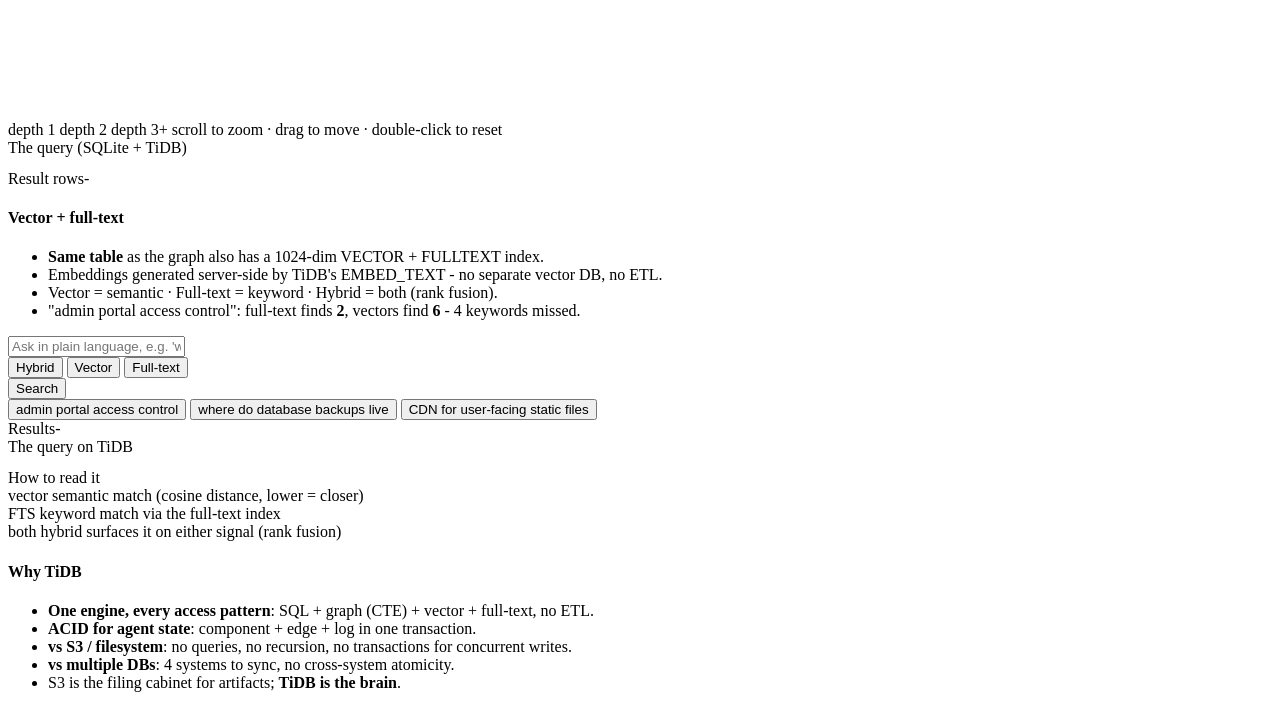
==== commit 994ad3c1: "feat: add Teams & Repos tab showing multi-repo/multi-team topology - New 'Teams & Repos' tab explain" ====
--- a/dashboard/static/index.html
+++ b/dashboard/static/index.html
@@ -3,7 +3,7 @@
 <head>
   <meta charset="UTF-8" />
   <meta name="viewport" content="width=device-width, initial-scale=1.0" />
-  <title>tidb-infra-kb · one brain for every coding tool</title>
+  <title>mem9-infra-kb · one brain for every coding tool</title>
   <link rel="stylesheet" href="/static/styles.css?v=17" />
 </head>
 <body>
@@ -11,7 +11,7 @@
     <header class="header">
       <div class="header-inner">
         <div class="logo-group">
-          <span class="logo-badge">tidb</span>
+          <span class="logo-badge">mem9</span>
           <span class="header-title">Infra Knowledge Base</span>
           <span class="header-dim" id="backend-name">·</span>
         </div>
@@ -19,7 +19,7 @@
           <span class="tool-pill tool-claude-code">Claude Code</span>
           <span class="tool-pill tool-codex">Codex</span>
           <span class="tool-pill tool-cursor">Cursor</span>
-          <span class="header-dim">→ one TiDB</span>
+          <span class="header-dim">→ <span id="header-team-repos">acme · pulumi + lza</span></span>
         </div>
         <div class="header-actions">
           <button id="reset-btn" class="btn btn-ghost">Reset KB</button>
@@ -27,12 +27,13 @@
       </div>
       <nav class="tabs">
         <button class="tab active" data-tab="scenario">Scenario</button>
+        <button class="tab" data-tab="teams">Teams &amp; Repos</button>
         <button class="tab" data-tab="architecture">Architecture</button>
         <button class="tab" data-tab="sysprompt">System prompt</button>
         <button class="tab" data-tab="live">Live</button>
         <button class="tab" data-tab="cte">Dependency CTE</button>
         <button class="tab" data-tab="search">Vector + FTS</button>
-        <button class="tab" data-tab="scenarios">Why TiDB</button>
+        <button class="tab" data-tab="scenarios">Why mem9</button>
       </nav>
     </header>
 
@@ -97,6 +98,76 @@
         <div class="talk talk-fix">
           <h4>The fix</h4>
           <ul><li>A <b>shared, queryable memory in TiDB Cloud</b> that every agent reads before it builds and writes back when it's done. No agent starts cold; none repeats another's work.</li></ul>
+        </div>
+      </section>
+
+      <!-- ─────────────── TEAMS & REPOS ─────────────── -->
+      <section class="view" data-view="teams">
+        <div class="talk">
+          <h4>mem9 topology: team = space · repo = namespace</h4>
+          <ul class="talk-2col">
+            <li><b>Team</b> maps to a mem9 <b>space</b> (one API key). Each team has its own isolated TiDB Cloud cluster behind mem9.</li>
+            <li><b>Repo</b> maps to an <b>appId namespace</b> within that space (<code>acme_pulumi_kb</code>, <code>acme_lza_kb</code>). Same cluster, separate recall scope.</li>
+            <li>Cross-repo queries run client-side: recall from two namespaces, merge by <code>account_ref</code>.</li>
+            <li>Cross-team isolation: a different API key (different space) cannot read another team's memories - enforced by mem9, not by app code.</li>
+          </ul>
+        </div>
+
+        <div class="teams-grid" id="teams-grid">
+          <div class="team-card">
+            <div class="team-header">
+              <span class="team-badge">team: acme</span>
+              <span class="team-hint">one mem9 space · one TiDB cluster</span>
+            </div>
+            <div class="repos-row" id="repos-row">
+              <div class="repo-card" id="repo-pulumi">
+                <div class="repo-name"><span class="repo-dot dot-pulumi"></span>pulumi</div>
+                <div class="repo-appid">acme_pulumi_kb</div>
+                <div class="repo-count" id="repo-count-pulumi">— components</div>
+                <div class="repo-types">AWS · Cloudflare · Okta · IaC</div>
+              </div>
+              <div class="repo-card" id="repo-lza">
+                <div class="repo-name"><span class="repo-dot dot-lza"></span>lza</div>
+                <div class="repo-appid">acme_lza_kb</div>
+                <div class="repo-count" id="repo-count-lza">— components</div>
+                <div class="repo-types">AWS Accounts · OUs · SCPs · IAM</div>
+              </div>
+            </div>
+            <div class="cross-repo-note">
+              Cross-repo: <code>account_ref</code> links LZA accounts → Pulumi stacks. Queried from both namespaces, merged client-side.
+            </div>
+          </div>
+
+          <div class="team-card team-card-isolated">
+            <div class="team-header">
+              <span class="team-badge team-badge-other">team: globex</span>
+              <span class="team-hint">separate mem9 space · separate TiDB cluster</span>
+            </div>
+            <div class="isolation-msg">
+              <span class="iso-lock">🔒</span>
+              Globex data is in a different mem9 space (different API key). Acme cannot read globex memories — isolation enforced at the space level, not by app code.
+            </div>
+          </div>
+        </div>
+
+        <div class="card">
+          <div class="card-header"><span class="card-title">All repos · combined component graph</span>
+            <div class="env-filter">
+              <button class="repo-btn active" data-repo="all">All repos</button>
+              <button class="repo-btn" data-repo="pulumi"><span class="repo-dot dot-pulumi"></span>pulumi</button>
+              <button class="repo-btn" data-repo="lza"><span class="repo-dot dot-lza"></span>lza</button>
+            </div>
+          </div>
+          <canvas id="teams-canvas" width="780" height="360"></canvas>
+          <div class="legend">
+            <span class="leg lib">Library</span>
+            <span class="leg s3">S3</span>
+            <span class="leg rds">RDS</span>
+            <span class="leg cf">Cloudflare</span>
+            <span class="leg okta">Okta</span>
+            <span class="leg account">Account</span>
+            <span class="leg-hint repo-hint"><span class="repo-dot dot-pulumi"></span>pulumi &nbsp;<span class="repo-dot dot-lza"></span>lza</span>
+          </div>
         </div>
       </section>
 
@@ -214,10 +285,10 @@
           <!-- LEFT: what the tools are doing -->
           <section class="feed-pane">
             <div class="pane-head">
-              <span class="pane-title">3 tools → 1 TiDB</span>
+              <span class="pane-title">3 tools → mem9 (acme · pulumi + lza)</span>
               <span class="live-dot" title="auto-refresh"></span>
             </div>
-            <div class="pane-sub">Every query and write from Claude Code, Codex, and Cursor lands in the same TiDB database. Watch them collaborate.</div>
+            <div class="pane-sub">Every query and write from Claude Code, Codex, and Cursor lands in the same mem9 space. Watch them collaborate across repos.</div>
             <div id="live-feed" class="live-feed"></div>
           </section>
 
@@ -231,6 +302,7 @@
                   <button class="env-btn" data-env="library">Lib</button>
                   <button class="env-btn" data-env="production">Prod</button>
                   <button class="env-btn" data-env="staging">Staging</button>
+                  <button class="env-btn" data-env="org">Org</button>
                 </div>
               </div>
               <canvas id="live-canvas" width="640" height="360"></canvas>
@@ -240,7 +312,8 @@
                 <span class="leg rds">RDS</span>
                 <span class="leg cf">Cloudflare</span>
                 <span class="leg okta">Okta</span>
-                <span class="leg-hint">scroll to zoom · drag to move · double-click to reset</span>
+                <span class="leg account">Account</span>
+                <span class="leg-hint repo-hint"><span class="repo-dot dot-pulumi"></span>pulumi &nbsp;<span class="repo-dot dot-lza"></span>lza &nbsp; scroll to zoom · drag to pan</span>
               </div>
             </div>
             <div class="card">
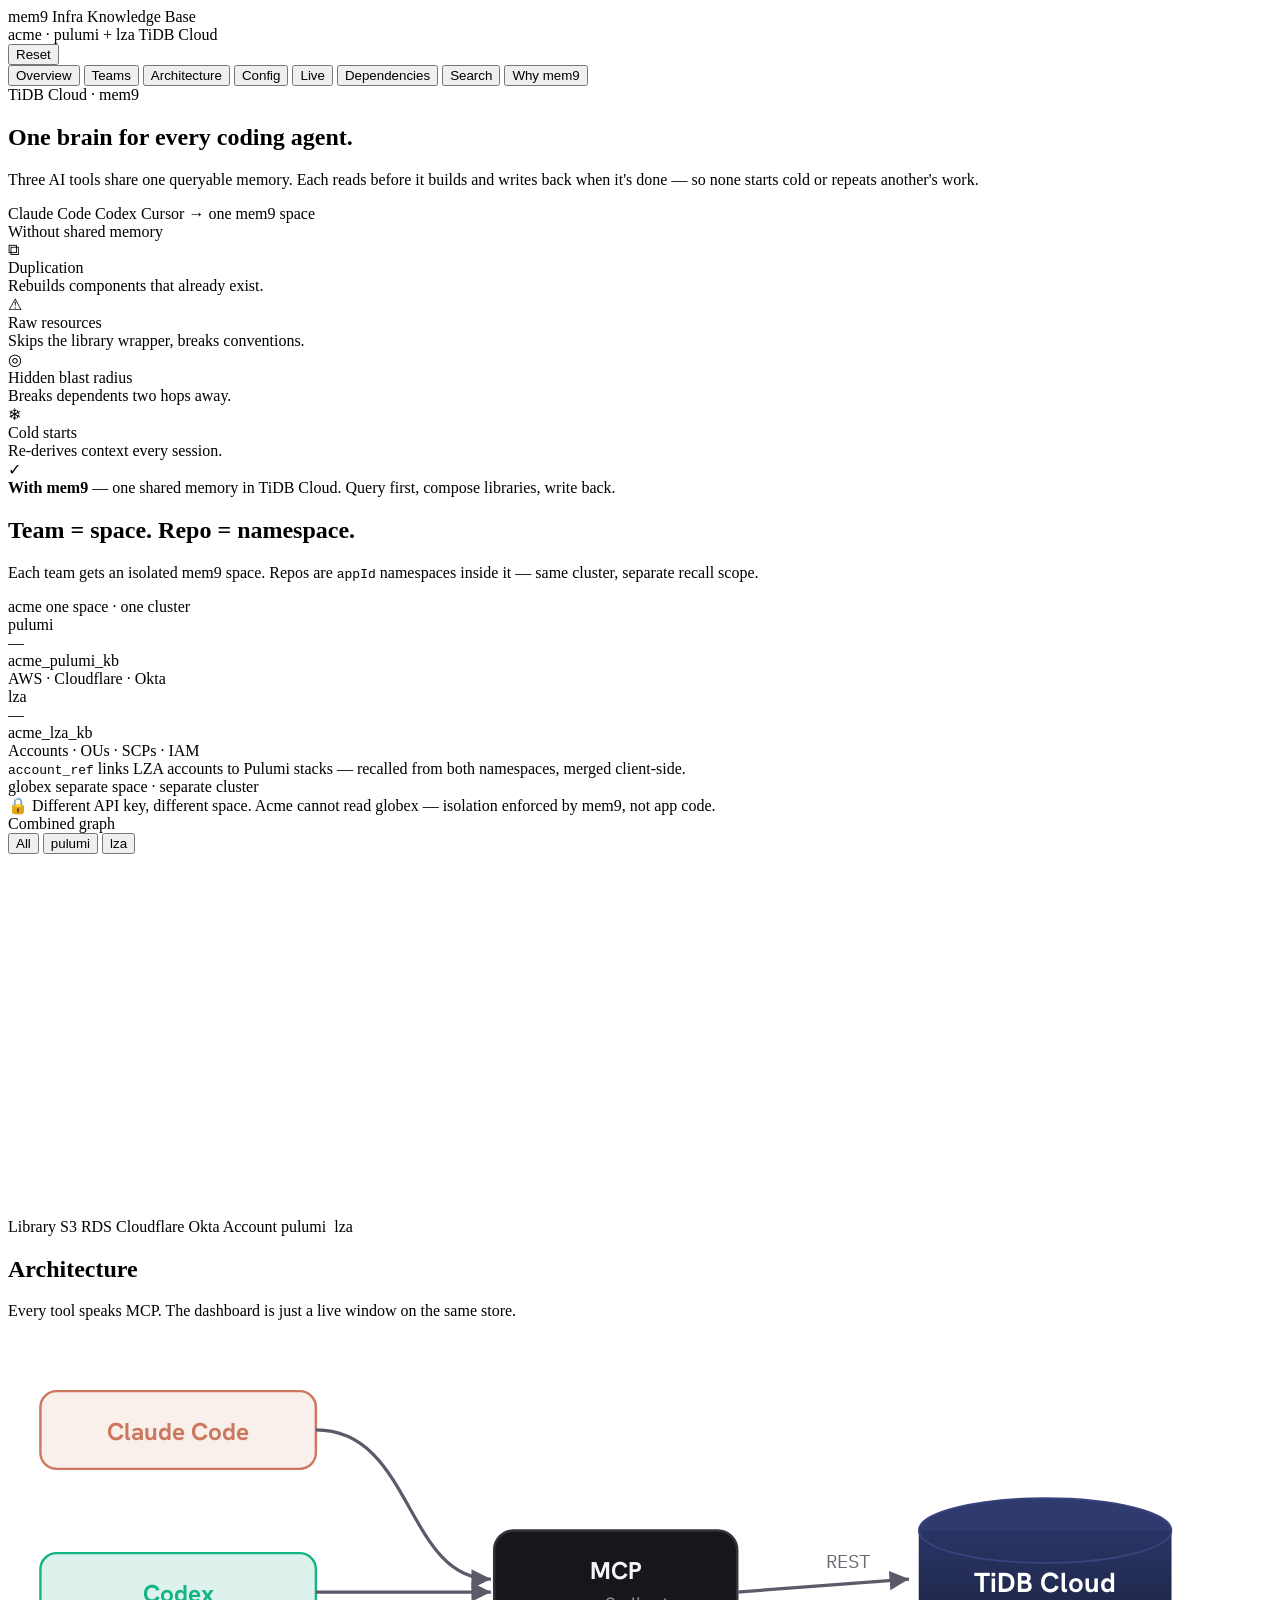
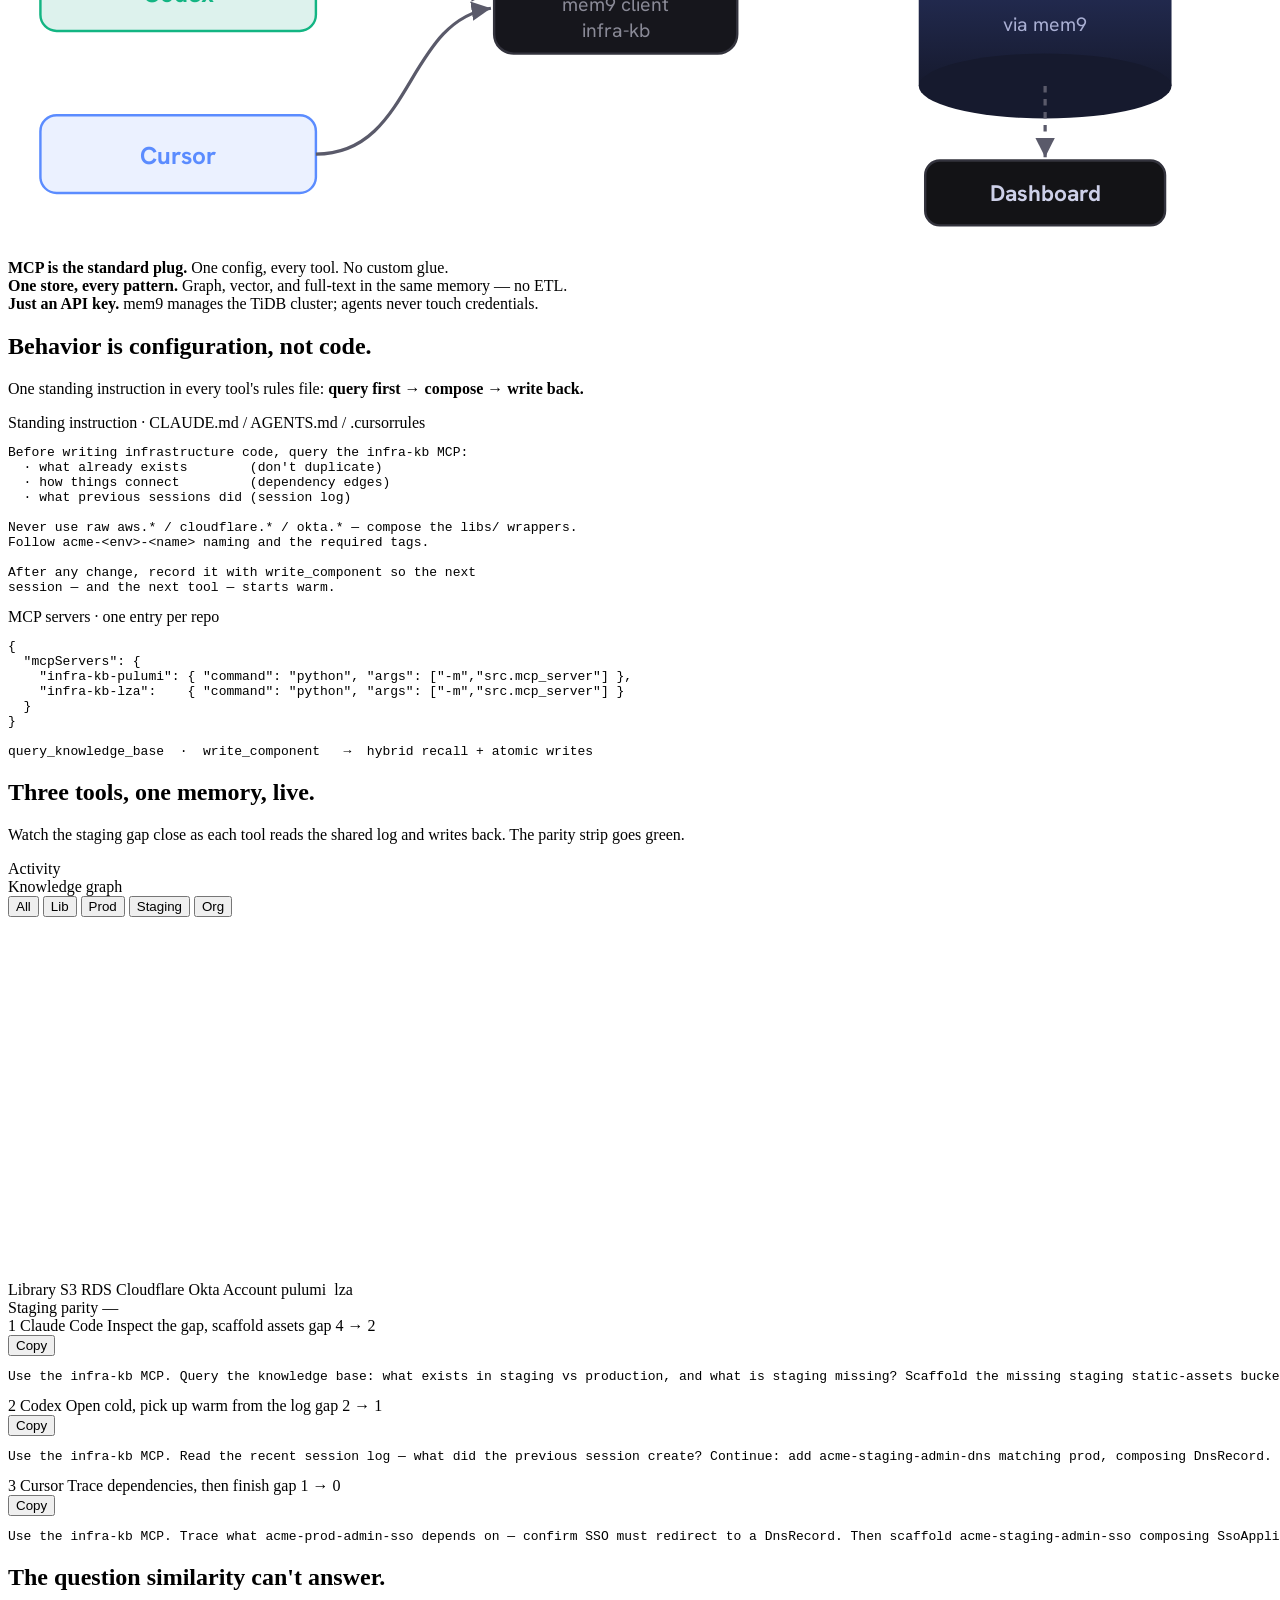
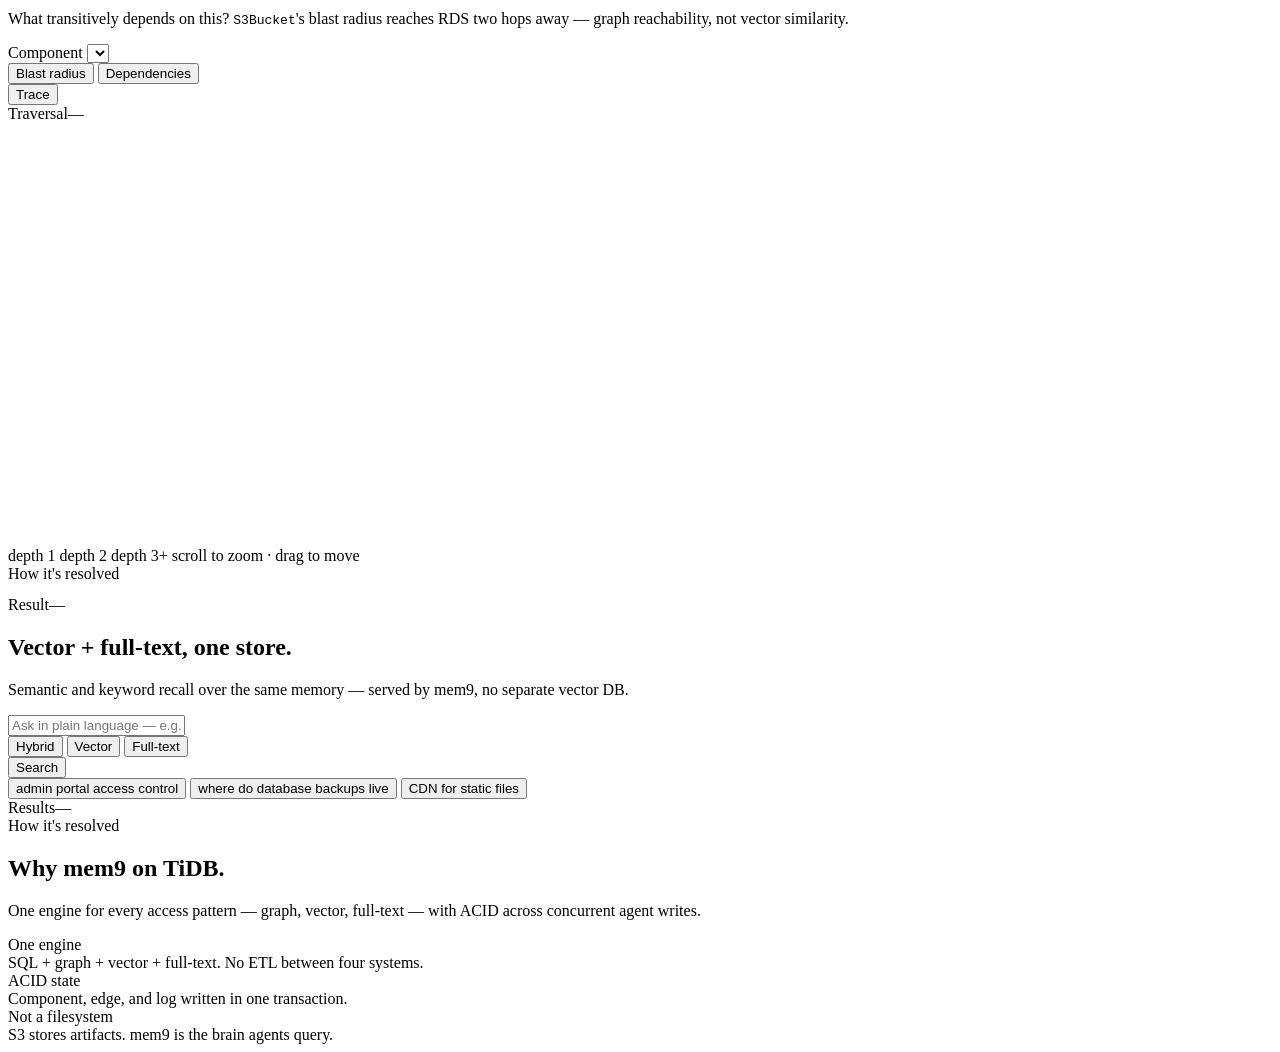
==== commit 3ce57ced: "design: refined, low-text dashboard redesign Complete visual overhaul for a clean, professional, eas" ====
--- a/dashboard/static/index.html
+++ b/dashboard/static/index.html
@@ -3,8 +3,11 @@
 <head>
   <meta charset="UTF-8" />
   <meta name="viewport" content="width=device-width, initial-scale=1.0" />
-  <title>mem9-infra-kb · one brain for every coding tool</title>
-  <link rel="stylesheet" href="/static/styles.css?v=17" />
+  <title>mem9 · shared memory for coding agents</title>
+  <link rel="preconnect" href="https://fonts.googleapis.com" />
+  <link rel="preconnect" href="https://fonts.gstatic.com" crossorigin />
+  <link href="https://fonts.googleapis.com/css2?family=Bricolage+Grotesque:opsz,wght@12..96,600;12..96,700;12..96,800&family=Hanken+Grotesk:wght@400;500;600;700&family=IBM+Plex+Mono:wght@400;500;600&display=swap" rel="stylesheet" />
+  <link rel="stylesheet" href="/static/styles.css?v=20" />
 </head>
 <body>
   <div id="app">
@@ -13,147 +16,123 @@
         <div class="logo-group">
           <span class="logo-badge">mem9</span>
           <span class="header-title">Infra Knowledge Base</span>
-          <span class="header-dim" id="backend-name">·</span>
-        </div>
-        <div class="header-tools">
-          <span class="tool-pill tool-claude-code">Claude Code</span>
-          <span class="tool-pill tool-codex">Codex</span>
-          <span class="tool-pill tool-cursor">Cursor</span>
-          <span class="header-dim">→ <span id="header-team-repos">acme · pulumi + lza</span></span>
+        </div>
+        <div class="header-meta">
+          <span class="meta-chip" id="header-team-repos">acme · pulumi + lza</span>
+          <span class="meta-chip meta-backend" id="backend-name">TiDB Cloud</span>
         </div>
         <div class="header-actions">
-          <button id="reset-btn" class="btn btn-ghost">Reset KB</button>
+          <button id="reset-btn" class="btn btn-ghost">Reset</button>
         </div>
       </div>
       <nav class="tabs">
-        <button class="tab active" data-tab="scenario">Scenario</button>
-        <button class="tab" data-tab="teams">Teams &amp; Repos</button>
+        <button class="tab active" data-tab="scenario">Overview</button>
+        <button class="tab" data-tab="teams">Teams</button>
         <button class="tab" data-tab="architecture">Architecture</button>
-        <button class="tab" data-tab="sysprompt">System prompt</button>
+        <button class="tab" data-tab="sysprompt">Config</button>
         <button class="tab" data-tab="live">Live</button>
-        <button class="tab" data-tab="cte">Dependency CTE</button>
-        <button class="tab" data-tab="search">Vector + FTS</button>
+        <button class="tab" data-tab="cte">Dependencies</button>
+        <button class="tab" data-tab="search">Search</button>
         <button class="tab" data-tab="scenarios">Why mem9</button>
       </nav>
     </header>
 
     <main class="main">
 
-      <!-- ─────────────── SCENARIO (default) ─────────────── -->
+      <!-- ─────────────── OVERVIEW ─────────────── -->
       <section class="view active" data-view="scenario">
-        <div class="talk talk-hero">
-          <div class="talk-title">TiDB - Shared Memory Infrastructure</div>
-          <ul>
-            <li>"Acme" platform team runs a Pulumi GitHub repo for IaC across AWS, Cloudflare, and Okta.</li>
-            <li>Code is written by AI coding agents.</li>
-            <li><b>Challenge:</b> coding agents have no shared context.</li>
-          </ul>
-        </div>
-
-        <div class="talk-grid">
-          <div class="talk">
-            <h4>The scenario</h4>
-            <ul>
-              <li>Pulumi monorepo</li>
-              <li>Reusable component libraries:
-                <ul class="talk-sub">
-                  <li><span class="mono">S3Bucket</span></li>
-                  <li><span class="mono">PostgreSQL</span></li>
-                  <li><span class="mono">DNSRecord</span></li>
-                  <li><span class="mono">SSOApplication</span></li>
-                </ul>
-              </li>
-              <li>PROD and staging environments</li>
-            </ul>
-          </div>
-          <div class="talk">
-            <h4>The agents</h4>
-            <ul><li>Three different AI coding tools, different developers, same infra:</li></ul>
-            <div class="talk-pills">
-              <span class="tool-pill tool-claude-code">Claude Code</span>
-              <span class="tool-pill tool-codex">Codex</span>
-              <span class="tool-pill tool-cursor">Cursor</span>
-            </div>
-          </div>
-          <div class="talk">
-            <h4>The task</h4>
-            <ul>
-              <li>Production is complete.</li>
-              <li>Staging has drifted - missing its DNS + SSO layer (4 components).</li>
-              <li>Bring staging to parity with production, using all three tools.</li>
-            </ul>
-          </div>
-        </div>
-
-        <div class="talk">
-          <h4>Why each agent fails on its own</h4>
-          <ul class="talk-2col">
-            <li><b>Duplication</b> - can't see a component exists → builds a second one. TiDB holds what exists as queryable state.</li>
-            <li><b>Broken conventions</b> - writes raw <span class="mono">aws.s3.Bucket</span> instead of the library wrapper. TiDB stores the graph edge that says "use the library."</li>
-            <li><b>Invisible blast radius</b> - changes <span class="mono">S3Bucket</span>, also breaks all RDS databases (they use S3Bucket for backups, two hops away). A recursive CTE in TiDB reveals the full chain.</li>
-            <li><b>Cold starts</b> - the next session re-derives everything and re-makes mistakes. TiDB's session log hands off context warm.</li>
-          </ul>
-        </div>
-
-        <div class="talk talk-fix">
-          <h4>The fix</h4>
-          <ul><li>A <b>shared, queryable memory in TiDB Cloud</b> that every agent reads before it builds and writes back when it's done. No agent starts cold; none repeats another's work.</li></ul>
+        <div class="hero">
+          <span class="eyebrow">TiDB Cloud · mem9</span>
+          <h1 class="hero-title">One brain for every coding agent.</h1>
+          <p class="hero-sub">Three AI tools share one queryable memory. Each reads before it builds and writes back when it's done — so none starts cold or repeats another's work.</p>
+          <div class="hero-tools">
+            <span class="tool-pill tool-claude-code">Claude Code</span>
+            <span class="tool-pill tool-codex">Codex</span>
+            <span class="tool-pill tool-cursor">Cursor</span>
+            <span class="hero-arrow">→</span>
+            <span class="tool-pill tool-mem9">one mem9 space</span>
+          </div>
+        </div>
+
+        <div class="section-label">Without shared memory</div>
+        <div class="fail-grid">
+          <div class="fail-card">
+            <span class="fail-icon">⧉</span>
+            <div class="fail-name">Duplication</div>
+            <div class="fail-line">Rebuilds components that already exist.</div>
+          </div>
+          <div class="fail-card">
+            <span class="fail-icon">⚠</span>
+            <div class="fail-name">Raw resources</div>
+            <div class="fail-line">Skips the library wrapper, breaks conventions.</div>
+          </div>
+          <div class="fail-card">
+            <span class="fail-icon">◎</span>
+            <div class="fail-name">Hidden blast radius</div>
+            <div class="fail-line">Breaks dependents two hops away.</div>
+          </div>
+          <div class="fail-card">
+            <span class="fail-icon">❄</span>
+            <div class="fail-name">Cold starts</div>
+            <div class="fail-line">Re-derives context every session.</div>
+          </div>
+        </div>
+
+        <div class="fix-banner">
+          <span class="fix-mark">✓</span>
+          <div><b>With mem9</b> — one shared memory in TiDB Cloud. Query first, compose libraries, write back.</div>
         </div>
       </section>
 
       <!-- ─────────────── TEAMS & REPOS ─────────────── -->
       <section class="view" data-view="teams">
-        <div class="talk">
-          <h4>mem9 topology: team = space · repo = namespace</h4>
-          <ul class="talk-2col">
-            <li><b>Team</b> maps to a mem9 <b>space</b> (one API key). Each team has its own isolated TiDB Cloud cluster behind mem9.</li>
-            <li><b>Repo</b> maps to an <b>appId namespace</b> within that space (<code>acme_pulumi_kb</code>, <code>acme_lza_kb</code>). Same cluster, separate recall scope.</li>
-            <li>Cross-repo queries run client-side: recall from two namespaces, merge by <code>account_ref</code>.</li>
-            <li>Cross-team isolation: a different API key (different space) cannot read another team's memories - enforced by mem9, not by app code.</li>
-          </ul>
-        </div>
-
-        <div class="teams-grid" id="teams-grid">
+        <div class="lead">
+          <h2 class="lead-title">Team = space. Repo = namespace.</h2>
+          <p class="lead-sub">Each team gets an isolated mem9 space. Repos are <code>appId</code> namespaces inside it — same cluster, separate recall scope.</p>
+        </div>
+
+        <div class="teams-grid">
           <div class="team-card">
             <div class="team-header">
-              <span class="team-badge">team: acme</span>
-              <span class="team-hint">one mem9 space · one TiDB cluster</span>
-            </div>
-            <div class="repos-row" id="repos-row">
-              <div class="repo-card" id="repo-pulumi">
+              <span class="team-badge">acme</span>
+              <span class="team-hint">one space · one cluster</span>
+            </div>
+            <div class="repos-row">
+              <div class="repo-card">
                 <div class="repo-name"><span class="repo-dot dot-pulumi"></span>pulumi</div>
+                <div class="repo-count" id="repo-count-pulumi">—</div>
                 <div class="repo-appid">acme_pulumi_kb</div>
-                <div class="repo-count" id="repo-count-pulumi">— components</div>
-                <div class="repo-types">AWS · Cloudflare · Okta · IaC</div>
+                <div class="repo-types">AWS · Cloudflare · Okta</div>
               </div>
-              <div class="repo-card" id="repo-lza">
+              <div class="repo-card">
                 <div class="repo-name"><span class="repo-dot dot-lza"></span>lza</div>
+                <div class="repo-count" id="repo-count-lza">—</div>
                 <div class="repo-appid">acme_lza_kb</div>
-                <div class="repo-count" id="repo-count-lza">— components</div>
-                <div class="repo-types">AWS Accounts · OUs · SCPs · IAM</div>
+                <div class="repo-types">Accounts · OUs · SCPs · IAM</div>
               </div>
             </div>
             <div class="cross-repo-note">
-              Cross-repo: <code>account_ref</code> links LZA accounts → Pulumi stacks. Queried from both namespaces, merged client-side.
+              <code>account_ref</code> links LZA accounts to Pulumi stacks — recalled from both namespaces, merged client-side.
             </div>
           </div>
 
           <div class="team-card team-card-isolated">
             <div class="team-header">
-              <span class="team-badge team-badge-other">team: globex</span>
-              <span class="team-hint">separate mem9 space · separate TiDB cluster</span>
+              <span class="team-badge team-badge-other">globex</span>
+              <span class="team-hint">separate space · separate cluster</span>
             </div>
             <div class="isolation-msg">
               <span class="iso-lock">🔒</span>
-              Globex data is in a different mem9 space (different API key). Acme cannot read globex memories — isolation enforced at the space level, not by app code.
+              <span>Different API key, different space. Acme cannot read globex — isolation enforced by mem9, not app code.</span>
             </div>
           </div>
         </div>
 
         <div class="card">
-          <div class="card-header"><span class="card-title">All repos · combined component graph</span>
-            <div class="env-filter">
-              <button class="repo-btn active" data-repo="all">All repos</button>
+          <div class="card-header">
+            <span class="card-title">Combined graph</span>
+            <div class="seg">
+              <button class="repo-btn active" data-repo="all">All</button>
               <button class="repo-btn" data-repo="pulumi"><span class="repo-dot dot-pulumi"></span>pulumi</button>
               <button class="repo-btn" data-repo="lza"><span class="repo-dot dot-lza"></span>lza</button>
             </div>
@@ -166,138 +145,113 @@
             <span class="leg cf">Cloudflare</span>
             <span class="leg okta">Okta</span>
             <span class="leg account">Account</span>
-            <span class="leg-hint repo-hint"><span class="repo-dot dot-pulumi"></span>pulumi &nbsp;<span class="repo-dot dot-lza"></span>lza</span>
+            <span class="leg-hint"><span class="repo-dot dot-pulumi"></span>pulumi&nbsp;&nbsp;<span class="repo-dot dot-lza"></span>lza</span>
           </div>
         </div>
       </section>
 
       <!-- ─────────────── ARCHITECTURE ─────────────── -->
       <section class="view" data-view="architecture">
-        <div class="talk">
-          <h4>Architecture</h4>
-          <ul class="talk-2col">
-            <li>Agent CLI → MCP process (local) → <b>TiDB Cloud</b> (remote, MySQL protocol). MCP is the adapter; agents never talk to TiDB directly.</li>
-            <li>MCP is an open standard - no custom glue per tool. All three CLIs load the same config.</li>
-            <li>Two MCP servers: <b>TiDB</b> (official PingCAP MCP - raw SQL, vector, CTE) + <b>tidb-infra-kb</b> (a thin custom MCP we wrote that adds convention guardrails; it talks to the same TiDB DB).</li>
-            <li>Unified TiDB DB: OLTP + OLAP + Graph + Vector + FTS, ACID across concurrent writes.</li>
-            <li>The dashboard is a live window on the same DB - not the system.</li>
-          </ul>
+        <div class="lead">
+          <h2 class="lead-title">Architecture</h2>
+          <p class="lead-sub">Every tool speaks MCP. The dashboard is just a live window on the same store.</p>
         </div>
         <div class="card">
-          <div class="card-header"><span class="card-title">Architecture</span></div>
           <div class="arch-wrap">
             <svg viewBox="0 0 780 320" xmlns="http://www.w3.org/2000/svg" class="arch-svg">
               <defs>
-                <marker id="dah" markerWidth="9" markerHeight="9" refX="6" refY="3" orient="auto"><path d="M0,0 L6,3 L0,6 Z" fill="#7585a6"/></marker>
-                <linearGradient id="cyl" x1="0" y1="0" x2="0" y2="1"><stop offset="0" stop-color="#22305a"/><stop offset="1" stop-color="#141d36"/></linearGradient>
+                <marker id="dah" markerWidth="9" markerHeight="9" refX="6" refY="3" orient="auto"><path d="M0,0 L6,3 L0,6 Z" fill="#5a5a6a"/></marker>
+                <linearGradient id="cyl" x1="0" y1="0" x2="0" y2="1"><stop offset="0" stop-color="#2a3566"/><stop offset="1" stop-color="#161a2e"/></linearGradient>
               </defs>
-              <g font-family="-apple-system, sans-serif" font-size="15" text-anchor="middle">
-                <rect x="20" y="34" width="170" height="48" rx="9" fill="rgba(204,120,92,0.12)" stroke="#CC785C" stroke-width="1.5"/><text x="105" y="64" fill="#CC785C" font-weight="700">Claude Code</text>
-                <rect x="20" y="134" width="170" height="48" rx="9" fill="rgba(16,163,127,0.12)" stroke="#10A37F" stroke-width="1.5"/><text x="105" y="164" fill="#10A37F" font-weight="700">Codex</text>
-                <rect x="20" y="234" width="170" height="48" rx="9" fill="rgba(74,144,226,0.12)" stroke="#4A90E2" stroke-width="1.5"/><text x="105" y="264" fill="#4A90E2" font-weight="700">Cursor</text>
-                <rect x="300" y="120" width="150" height="76" rx="10" fill="#1a1e2a" stroke="#3a4a6e" stroke-width="1.5"/>
-                <text x="375" y="150" fill="#e8eaf0" font-weight="700">MCP</text>
-                <text x="375" y="170" fill="#8089a0" font-size="12">tidb</text>
-                <text x="375" y="186" fill="#8089a0" font-size="12">tidb-infra-kb</text>
-                <ellipse cx="640" cy="120" rx="78" ry="20" fill="#2a3a66"/>
+              <g font-family="'Hanken Grotesk', sans-serif" font-size="15" text-anchor="middle">
+                <rect x="20" y="34" width="170" height="48" rx="10" fill="rgba(204,120,92,0.12)" stroke="#CC785C" stroke-width="1.5"/><text x="105" y="64" fill="#CC785C" font-weight="700">Claude Code</text>
+                <rect x="20" y="134" width="170" height="48" rx="10" fill="rgba(16,163,127,0.14)" stroke="#13B583" stroke-width="1.5"/><text x="105" y="164" fill="#13B583" font-weight="700">Codex</text>
+                <rect x="20" y="234" width="170" height="48" rx="10" fill="rgba(91,140,255,0.12)" stroke="#5B8CFF" stroke-width="1.5"/><text x="105" y="264" fill="#5B8CFF" font-weight="700">Cursor</text>
+                <rect x="300" y="120" width="150" height="76" rx="12" fill="#16161c" stroke="#33333d" stroke-width="1.5"/>
+                <text x="375" y="150" fill="#f4f4f6" font-weight="700">MCP</text>
+                <text x="375" y="170" fill="#8a8a97" font-size="12">mem9 client</text>
+                <text x="375" y="186" fill="#8a8a97" font-size="12">infra-kb</text>
+                <ellipse cx="640" cy="120" rx="78" ry="20" fill="#2f3a6e"/>
                 <rect x="562" y="120" width="156" height="96" fill="url(#cyl)"/>
-                <ellipse cx="640" cy="216" rx="78" ry="20" fill="#141d36"/>
-                <ellipse cx="640" cy="120" rx="78" ry="20" fill="none" stroke="#3a4a6e"/>
-                <text x="640" y="160" fill="#fff" font-weight="700" font-size="17">TiDB Cloud</text>
-                <text x="640" y="182" fill="#aab6cf" font-size="12">shared memory</text>
-                <rect x="566" y="262" width="148" height="40" rx="8" fill="#13161e" stroke="#3a4a6e" stroke-width="1.5"/><text x="640" y="287" fill="#cdd8ef" font-weight="700" font-size="14">Dashboard</text>
+                <ellipse cx="640" cy="216" rx="78" ry="20" fill="#161a2e"/>
+                <ellipse cx="640" cy="120" rx="78" ry="20" fill="none" stroke="#3a4480"/>
+                <text x="640" y="158" fill="#fff" font-weight="700" font-size="17">TiDB Cloud</text>
+                <text x="640" y="182" fill="#aab0d4" font-size="12">via mem9</text>
+                <rect x="566" y="262" width="148" height="40" rx="9" fill="#131316" stroke="#33333d" stroke-width="1.5"/><text x="640" y="287" fill="#cdd0e8" font-weight="700" font-size="14">Dashboard</text>
               </g>
-              <g stroke="#7585a6" stroke-width="2" fill="none">
+              <g stroke="#5a5a6a" stroke-width="2" fill="none">
                 <path d="M190,58 C250,58 245,150 298,150" marker-end="url(#dah)"/>
                 <path d="M190,158 L298,158" marker-end="url(#dah)"/>
                 <path d="M190,258 C250,258 245,176 298,168" marker-end="url(#dah)"/>
                 <path d="M450,158 L556,150" marker-end="url(#dah)"/>
                 <path d="M640,216 L640,260" marker-end="url(#dah)" stroke-dasharray="4,4"/>
               </g>
-              <text x="505" y="143" fill="#7585a6" font-size="12" font-family="sans-serif">SQL</text>
+              <text x="505" y="143" fill="#6a6a76" font-size="12" font-family="'IBM Plex Mono', monospace">REST</text>
             </svg>
           </div>
         </div>
         <div class="arch-points">
-          <div class="arch-point"><b>MCP = the standard plug.</b> Each tool loads two servers: the official <span class="mono">tidb</span> MCP (raw SQL, vector, recursive CTE) and <span class="mono">tidb-infra-kb</span> (convention-checked reads/writes). No custom glue per tool.</div>
-          <div class="arch-point"><b>One database, not four.</b> Relational state, the dependency graph, vector embeddings, and full-text - all in the same TiDB tables, with ACID across concurrent writes from all three agents.</div>
-          <div class="arch-point"><b>The dashboard reads the same DB.</b> It's an observability window, not the system. Everything you see is a live query against TiDB.</div>
-        </div>
-      </section>
-
-      <!-- ─────────────── SYSTEM PROMPT ─────────────── -->
+          <div class="arch-point"><b>MCP is the standard plug.</b> One config, every tool. No custom glue.</div>
+          <div class="arch-point"><b>One store, every pattern.</b> Graph, vector, and full-text in the same memory — no ETL.</div>
+          <div class="arch-point"><b>Just an API key.</b> mem9 manages the TiDB cluster; agents never touch credentials.</div>
+        </div>
+      </section>
+
+      <!-- ─────────────── CONFIG / SYSTEM PROMPT ─────────────── -->
       <section class="view" data-view="sysprompt">
-        <div class="talk">
-          <h4>System prompt</h4>
-          <ul class="talk-2col">
-            <li>The behavior is <b>configuration, not code</b>.</li>
-            <li>Each tool loads a rules file: <span class="mono">CLAUDE.md</span> / <span class="mono">AGENTS.md</span> / <span class="mono">.cursorrules</span>.</li>
-            <li>Standing instruction, every session: <b>query first → compose libraries → write back</b>.</li>
-            <li>Happens automatically across all three tools - no per-task reminder.</li>
-          </ul>
+        <div class="lead">
+          <h2 class="lead-title">Behavior is configuration, not code.</h2>
+          <p class="lead-sub">One standing instruction in every tool's rules file: <b>query first → compose → write back.</b></p>
         </div>
 
         <div class="card">
-          <div class="card-header"><span class="card-title">Standing instruction (loaded into every agent, every session)</span></div>
-          <pre class="sysprompt-block">Before writing any infrastructure code, query the tidb-infra-kb MCP first:
-  - what components already exist (don't duplicate)
-  - how they connect (dependency edges)
-  - what previous sessions did (session_log)
-
-Never use raw aws.* / cloudflare.* / okta.* resources - always compose the
-reusable library components in libs/. Follow the acme-&lt;env&gt;-&lt;name&gt; naming
-convention and apply the required tags (Environment, ManagedBy, Component, Team).
-
-After you create or change anything, record it with write_component so the next
-session - and the next tool - starts warm.</pre>
+          <div class="card-header"><span class="card-title">Standing instruction · CLAUDE.md / AGENTS.md / .cursorrules</span></div>
+          <pre class="code-block">Before writing infrastructure code, query the infra-kb MCP:
+  · what already exists        (don't duplicate)
+  · how things connect         (dependency edges)
+  · what previous sessions did (session log)
+
+Never use raw aws.* / cloudflare.* / okta.* — compose the libs/ wrappers.
+Follow acme-&lt;env&gt;-&lt;name&gt; naming and the required tags.
+
+After any change, record it with write_component so the next
+session — and the next tool — starts warm.</pre>
         </div>
 
         <div class="card">
-          <div class="card-header"><span class="card-title">The MCP servers each tool connects to</span></div>
-          <pre class="sysprompt-block">{
+          <div class="card-header"><span class="card-title">MCP servers · one entry per repo</span></div>
+          <pre class="code-block">{
   "mcpServers": {
-    "tidb":          { "command": "uvx", "args": ["--from","pytidb[mcp]","tidb-mcp-server"] },
-    "tidb-infra-kb": { "command": "python", "args": ["-m","src.mcp_server"] }
+    "infra-kb-pulumi": { "command": "python", "args": ["-m","src.mcp_server"] },
+    "infra-kb-lza":    { "command": "python", "args": ["-m","src.mcp_server"] }
   }
 }
 
-tidb           -> official PingCAP MCP: db_query, db_execute (raw SQL, vector, CTE)
-tidb-infra-kb  -> convention layer: query_knowledge_base, write_component (atomic)</pre>
-        </div>
-        <div class="scn-fix">Because it lives in the rules file, the "read first, write back" behavior happens on every run - across all three tools - with no per-task reminder.</div>
+query_knowledge_base  ·  write_component   →  hybrid recall + atomic writes</pre>
+        </div>
       </section>
 
       <!-- ─────────────── LIVE ─────────────── -->
       <section class="view" data-view="live">
-        <div class="talk">
-          <h4>Live</h4>
-          <ul class="talk-2col">
-            <li>Left = every query/write from all 3 tools. Right = the shared graph + staging parity.</li>
-            <li>Three tools close the staging gap, sharing one brain. Watch the parity strip go green.</li>
-            <li><b>Claude Code</b>: queries first, builds static-assets + DNS, writes back (gap 4 → 2).</li>
-            <li><b>Codex</b>: opens cold, reads the log, continues admin-DNS - no re-briefing (2 → 1).</li>
-            <li><b>Cursor</b>: recursive query to verify the pattern, builds admin-SSO (1 → 0, parity).</li>
-            <li><b>Reset KB</b> (top-right) wipes agent writes to run it fresh again.</li>
-          </ul>
-        </div>
+        <div class="lead">
+          <h2 class="lead-title">Three tools, one memory, live.</h2>
+          <p class="lead-sub">Watch the staging gap close as each tool reads the shared log and writes back. The parity strip goes green.</p>
+        </div>
+
         <div class="live-split">
-
-          <!-- LEFT: what the tools are doing -->
           <section class="feed-pane">
             <div class="pane-head">
-              <span class="pane-title">3 tools → mem9 (acme · pulumi + lza)</span>
+              <span class="pane-title">Activity</span>
               <span class="live-dot" title="auto-refresh"></span>
             </div>
-            <div class="pane-sub">Every query and write from Claude Code, Codex, and Cursor lands in the same mem9 space. Watch them collaborate across repos.</div>
             <div id="live-feed" class="live-feed"></div>
           </section>
 
-          <!-- RIGHT: the shared brain -->
           <section class="brain-pane">
             <div class="card">
               <div class="card-header">
-                <span class="card-title">Shared knowledge graph</span>
-                <div class="env-filter">
+                <span class="card-title">Knowledge graph</span>
+                <div class="seg">
                   <button class="env-btn active" data-env="all">All</button>
                   <button class="env-btn" data-env="library">Lib</button>
                   <button class="env-btn" data-env="production">Prod</button>
@@ -313,41 +267,30 @@
                 <span class="leg cf">Cloudflare</span>
                 <span class="leg okta">Okta</span>
                 <span class="leg account">Account</span>
-                <span class="leg-hint repo-hint"><span class="repo-dot dot-pulumi"></span>pulumi &nbsp;<span class="repo-dot dot-lza"></span>lza &nbsp; scroll to zoom · drag to pan</span>
+                <span class="leg-hint"><span class="repo-dot dot-pulumi"></span>pulumi&nbsp;&nbsp;<span class="repo-dot dot-lza"></span>lza</span>
               </div>
             </div>
             <div class="card">
               <div class="card-header">
-                <span class="card-title">Staging parity vs production</span>
-                <span id="parity-stat" class="card-count">-</span>
+                <span class="card-title">Staging parity</span>
+                <span id="parity-stat" class="card-count">—</span>
               </div>
               <div id="parity" class="parity"></div>
             </div>
           </section>
-
-        </div>
-
-        <!-- ── 3-step runbook ───────────────────────────────────────────── -->
+        </div>
+
         <div class="runbook">
-
           <div class="rb-step">
             <div class="rb-header">
               <span class="rb-num">1</span>
               <span class="rb-tool tool-claude-code">Claude Code</span>
-              <span class="rb-title">Inspect the gap, scaffold the asset layer</span>
-            </div>
-            <div class="rb-say">
-              <ul>
-                <li>Claude Code queries TiDB first (doesn't assume)</li>
-                <li>It finds staging is missing static-assets and assets-DNS</li>
-                <li>It composes the existing library components and writes both back to TiDB</li>
-                <li>Parity goes from 4 missing to 2</li>
-              </ul>
-            </div>
-            <div class="rb-cmd-label">Paste into Claude Code pane:</div>
+              <span class="rb-title">Inspect the gap, scaffold assets</span>
+              <span class="rb-delta">gap 4 → 2</span>
+            </div>
             <div class="rb-cmd-wrap">
               <button class="rb-copy" onclick="navigator.clipboard.writeText(this.nextElementSibling.textContent.trim())">Copy</button>
-              <pre class="rb-cmd">Use the tidb-infra-kb MCP. Query the knowledge base: what components exist in staging vs production, and what is staging missing? Then scaffold the missing staging static-assets bucket and its Cloudflare DNS record, composing the S3Bucket and DnsRecord libraries - never raw aws.* resources. Follow the acme-&lt;env&gt;-&lt;name&gt; naming and required tags. Record each new component with write_component. Pass developer='claude-code' on every tidb-infra-kb call so the activity feed attributes the work.</pre>
+              <pre class="rb-cmd">Use the infra-kb MCP. Query the knowledge base: what exists in staging vs production, and what is staging missing? Scaffold the missing staging static-assets bucket and its Cloudflare DNS, composing the S3Bucket and DnsRecord libs — never raw aws.*. Record each with write_component, developer='claude-code'.</pre>
             </div>
           </div>
 
@@ -355,26 +298,12 @@
             <div class="rb-header">
               <span class="rb-num">2</span>
               <span class="rb-tool tool-codex">Codex</span>
-              <span class="rb-title">Open cold, pick up warm from TiDB session log</span>
-            </div>
-            <div class="rb-say">
-              <ul>
-                <li>Codex just opened</li>
-                <li>Zero context of what Claude Code did</li>
-                <li>It reads the shared TiDB session log - sees exactly what was just created - and continues without any re-briefing</li>
-                <li>It adds the admin-DNS</li>
-                <li>Parity drops to 1 missing</li>
-              </ul>
-            </div>
-            <div class="rb-cmd-label">Launch the Codex pane (runs MiniMax M3):</div>
+              <span class="rb-title">Open cold, pick up warm from the log</span>
+              <span class="rb-delta">gap 2 → 1</span>
+            </div>
             <div class="rb-cmd-wrap">
               <button class="rb-copy" onclick="navigator.clipboard.writeText(this.nextElementSibling.textContent.trim())">Copy</button>
-              <pre class="rb-cmd">cd ~/GitHub/mem9-ai-coding &amp;&amp; minimax -m MiniMax-M3</pre>
-            </div>
-            <div class="rb-cmd-label">Paste into Codex pane:</div>
-            <div class="rb-cmd-wrap">
-              <button class="rb-copy" onclick="navigator.clipboard.writeText(this.nextElementSibling.textContent.trim())">Copy</button>
-              <pre class="rb-cmd">Use the tidb-infra-kb MCP. Read the recent session_log - what did the previous session just create? Continue the staging build: add the admin-portal DNS record (acme-staging-admin-dns) matching the production pattern, composing DnsRecord. Record it with write_component. Pass developer='codex' on every tidb-infra-kb call so the activity feed attributes the work.</pre>
+              <pre class="rb-cmd">Use the infra-kb MCP. Read the recent session log — what did the previous session create? Continue: add acme-staging-admin-dns matching prod, composing DnsRecord. Record it with write_component, developer='codex'.</pre>
             </div>
           </div>
 
@@ -382,64 +311,49 @@
             <div class="rb-header">
               <span class="rb-num">3</span>
               <span class="rb-tool tool-cursor">Cursor</span>
-              <span class="rb-title">Run a recursive CTE to verify the pattern, then finish</span>
-            </div>
-            <div class="rb-say">
-              <ul>
-                <li>Cursor uses the official TiDB MCP to run a recursive query</li>
-                <li>SSO app must redirect to a DNS record before writing a single line</li>
-                <li>That is graph use benefit</li>
-                <li>A vector store cannot compute this</li>
-                <li>Then it builds the final component and staging reaches parity</li>
-              </ul>
-            </div>
-            <div class="rb-cmd-label">Paste into Cursor pane:</div>
+              <span class="rb-title">Trace dependencies, then finish</span>
+              <span class="rb-delta">gap 1 → 0</span>
+            </div>
             <div class="rb-cmd-wrap">
               <button class="rb-copy" onclick="navigator.clipboard.writeText(this.nextElementSibling.textContent.trim())">Copy</button>
-              <pre class="rb-cmd">Use the tidb MCP (db_query) to run a recursive CTE: what does the production acme-prod-admin-sso transitively depend on? Confirm an SSO app must redirect to a DnsRecord. Then scaffold acme-staging-admin-sso composing SsoApplication, with the redirect URI pointing at acme-staging-admin-dns. Record it with write_component (developer='cursor') so the activity feed attributes the work.</pre>
-            </div>
-          </div>
-
-        </div>
-      </section>
-
-      <!-- ─────────────── CTE ─────────────── -->
+              <pre class="rb-cmd">Use the infra-kb MCP. Trace what acme-prod-admin-sso depends on — confirm SSO must redirect to a DnsRecord. Then scaffold acme-staging-admin-sso composing SsoApplication, redirect URI → acme-staging-admin-dns. Record it with write_component, developer='cursor'.</pre>
+            </div>
+          </div>
+        </div>
+      </section>
+
+      <!-- ─────────────── DEPENDENCIES ─────────────── -->
       <section class="view" data-view="cte">
-        <div class="talk">
-          <h4>Dependency CTE</h4>
-          <ul class="talk-2col">
-            <li>The question a vector DB <b>can't</b> answer: what transitively depends on this?</li>
-            <li>Pick a component → <b>Blast radius</b> (what breaks) or <b>Dependencies</b> (what it needs).</li>
-            <li><span class="mono">S3Bucket</span> blast radius reaches the RDS databases <b>two hops away</b> (via backup buckets).</li>
-            <li>Plain recursive SQL on TiDB - graph reachability, not similarity.</li>
-          </ul>
+        <div class="lead">
+          <h2 class="lead-title">The question similarity can't answer.</h2>
+          <p class="lead-sub">What transitively depends on this? <code>S3Bucket</code>'s blast radius reaches RDS two hops away — graph reachability, not vector similarity.</p>
         </div>
         <div class="cte-controls">
           <label>Component <select id="cte-node"></select></label>
-          <div class="cte-mode">
-            <button class="cte-btn active" data-mode="blast-radius">Blast radius (what breaks if this changes)</button>
-            <button class="cte-btn" data-mode="dependencies">Dependencies (what this needs)</button>
-          </div>
-          <button id="cte-run" class="btn btn-primary">Run recursive CTE</button>
+          <div class="seg">
+            <button class="cte-btn active" data-mode="blast-radius">Blast radius</button>
+            <button class="cte-btn" data-mode="dependencies">Dependencies</button>
+          </div>
+          <button id="cte-run" class="btn btn-primary">Trace</button>
         </div>
         <div class="cte-grid">
           <div class="card">
-            <div class="card-header"><span class="card-title">Traversal graph</span><span id="cte-summary" class="card-count">-</span></div>
+            <div class="card-header"><span class="card-title">Traversal</span><span id="cte-summary" class="card-count">—</span></div>
             <canvas id="cte-canvas" width="640" height="420"></canvas>
             <div class="legend">
               <span class="leg-depth d1">depth 1</span>
               <span class="leg-depth d2">depth 2</span>
               <span class="leg-depth d3">depth 3+</span>
-              <span class="leg-hint">scroll to zoom · drag to move · double-click to reset</span>
+              <span class="leg-hint">scroll to zoom · drag to move</span>
             </div>
           </div>
           <div class="col-side">
             <div class="card">
-              <div class="card-header"><span class="card-title">The query (SQLite + TiDB)</span></div>
-              <pre id="cte-sql" class="sql-block"></pre>
+              <div class="card-header"><span class="card-title">How it's resolved</span></div>
+              <pre id="cte-sql" class="code-block"></pre>
             </div>
             <div class="card">
-              <div class="card-header"><span class="card-title">Result rows</span><span id="cte-rowcount" class="card-count">-</span></div>
+              <div class="card-header"><span class="card-title">Result</span><span id="cte-rowcount" class="card-count">—</span></div>
               <div id="cte-rows" class="cte-rows"></div>
             </div>
           </div>
@@ -448,19 +362,14 @@
 
       <!-- ─────────────── SEARCH ─────────────── -->
       <section class="view" data-view="search">
-        <div class="talk">
-          <h4>Vector + full-text</h4>
-          <ul class="talk-2col">
-            <li><b>Same table</b> as the graph also has a 1024-dim <span class="mono">VECTOR</span> + <span class="mono">FULLTEXT</span> index.</li>
-            <li>Embeddings generated server-side by TiDB's <span class="mono">EMBED_TEXT</span> - no separate vector DB, no ETL.</li>
-            <li>Vector = semantic · Full-text = keyword · Hybrid = both (rank fusion).</li>
-            <li>"admin portal access control": full-text finds <b>2</b>, vectors find <b>6</b> - 4 keywords missed.</li>
-          </ul>
+        <div class="lead">
+          <h2 class="lead-title">Vector + full-text, one store.</h2>
+          <p class="lead-sub">Semantic and keyword recall over the same memory — served by mem9, no separate vector DB.</p>
         </div>
         <div class="search-controls">
           <input id="search-input" class="search-input" type="text"
-                 placeholder="Ask in plain language, e.g. 'where do database backups live'" />
-          <div class="cte-mode">
+                 placeholder="Ask in plain language — e.g. where do database backups live" />
+          <div class="seg">
             <button class="cte-btn active" data-smode="hybrid">Hybrid</button>
             <button class="cte-btn" data-smode="vector">Vector</button>
             <button class="cte-btn" data-smode="fts">Full-text</button>
@@ -470,47 +379,47 @@
         <div class="search-presets">
           <button class="preset-btn" data-q="admin portal access control login">admin portal access control</button>
           <button class="preset-btn" data-q="where do database backups live">where do database backups live</button>
-          <button class="preset-btn" data-q="CDN for user-facing static files">CDN for user-facing static files</button>
+          <button class="preset-btn" data-q="CDN for user-facing static files">CDN for static files</button>
         </div>
         <div class="cte-grid">
           <div class="card">
-            <div class="card-header"><span class="card-title">Results</span><span id="search-stat" class="card-count">-</span></div>
+            <div class="card-header"><span class="card-title">Results</span><span id="search-stat" class="card-count">—</span></div>
             <div id="search-results" class="search-results"></div>
           </div>
           <div class="col-side">
             <div class="card">
-              <div class="card-header"><span class="card-title">The query on TiDB</span></div>
-              <pre id="search-sql" class="sql-block"></pre>
-            </div>
-            <div class="card">
-              <div class="card-header"><span class="card-title">How to read it</span></div>
-              <div class="search-legend">
-                <div><span class="sig-chip sig-vec">vector</span> semantic match (cosine distance, lower = closer)</div>
-                <div><span class="sig-chip sig-fts">FTS</span> keyword match via the full-text index</div>
-                <div><span class="sig-chip sig-both">both</span> hybrid surfaces it on either signal (rank fusion)</div>
-              </div>
-            </div>
-          </div>
-        </div>
-      </section>
-
-      <!-- ─────────────── SCENARIOS ─────────────── -->
+              <div class="card-header"><span class="card-title">How it's resolved</span></div>
+              <pre id="search-sql" class="code-block"></pre>
+            </div>
+          </div>
+        </div>
+      </section>
+
+      <!-- ─────────────── WHY mem9 ─────────────── -->
       <section class="view" data-view="scenarios">
-        <div class="talk">
-          <h4>Why TiDB</h4>
-          <ul class="talk-2col">
-            <li><b>One engine, every access pattern</b>: SQL + graph (CTE) + vector + full-text, no ETL.</li>
-            <li><b>ACID for agent state</b>: component + edge + log in one transaction.</li>
-            <li><b>vs S3 / filesystem</b>: no queries, no recursion, no transactions for concurrent writes.</li>
-            <li><b>vs multiple DBs</b>: 4 systems to sync, no cross-system atomicity.</li>
-            <li>S3 is the filing cabinet for artifacts; <b>TiDB is the brain</b>.</li>
-          </ul>
+        <div class="lead">
+          <h2 class="lead-title">Why mem9 on TiDB.</h2>
+          <p class="lead-sub">One engine for every access pattern — graph, vector, full-text — with ACID across concurrent agent writes.</p>
+        </div>
+        <div class="why-grid">
+          <div class="why-card">
+            <div class="why-h">One engine</div>
+            <div class="why-p">SQL + graph + vector + full-text. No ETL between four systems.</div>
+          </div>
+          <div class="why-card">
+            <div class="why-h">ACID state</div>
+            <div class="why-p">Component, edge, and log written in one transaction.</div>
+          </div>
+          <div class="why-card">
+            <div class="why-h">Not a filesystem</div>
+            <div class="why-p">S3 stores artifacts. mem9 is the brain agents query.</div>
+          </div>
         </div>
         <div id="scenario-list" class="scenario-list"></div>
       </section>
 
     </main>
   </div>
-  <script src="/static/app.js?v=17"></script>
+  <script src="/static/app.js?v=20"></script>
 </body>
 </html>
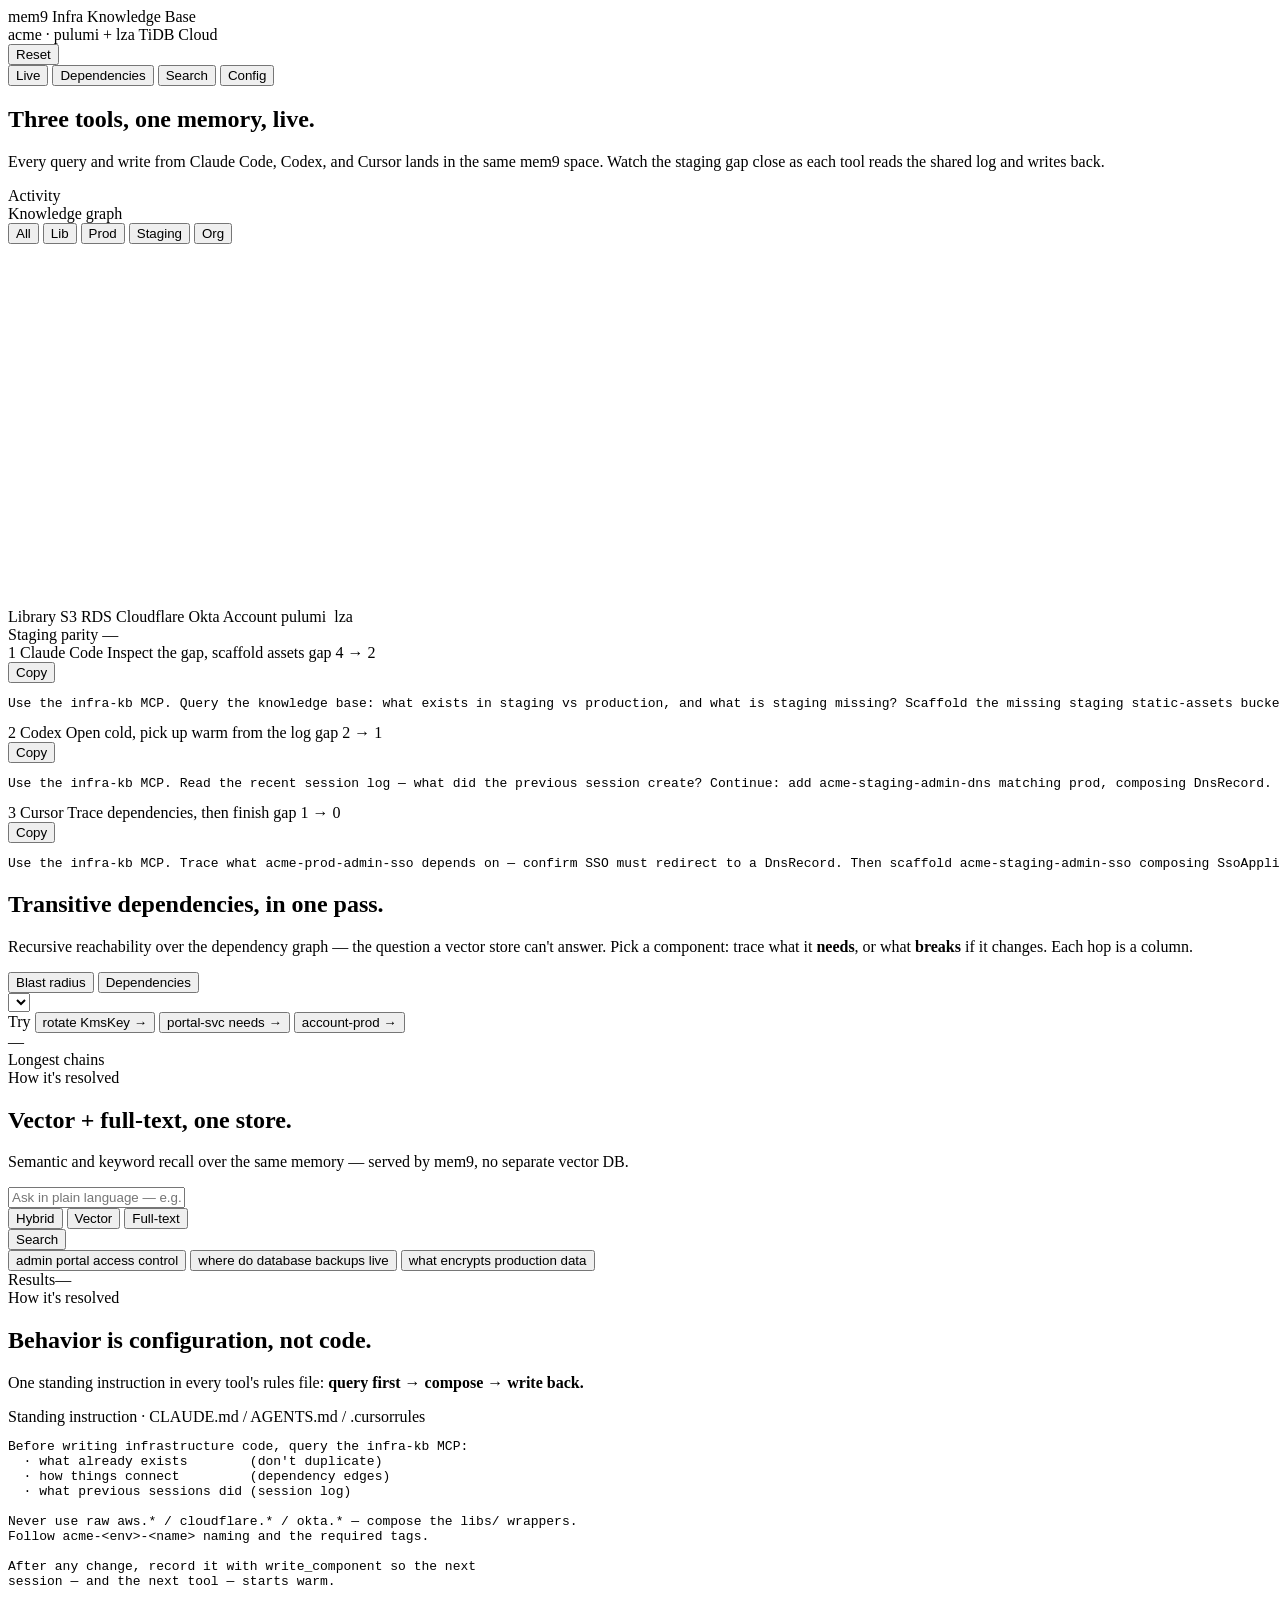
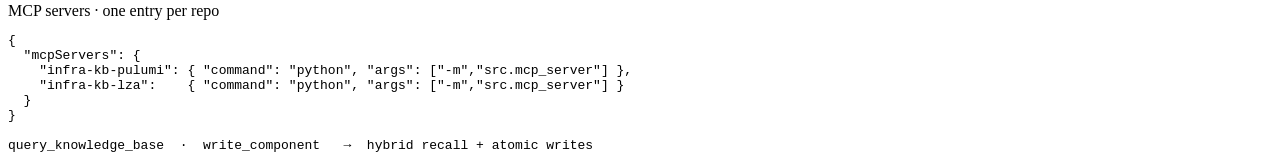
==== commit f181e21d: "feat: app-style dashboard (4 tabs) + Dependency Rail + deep CTE chains Reshape the dashboard into a " ====
--- a/dashboard/static/index.html
+++ b/dashboard/static/index.html
@@ -3,11 +3,11 @@
 <head>
   <meta charset="UTF-8" />
   <meta name="viewport" content="width=device-width, initial-scale=1.0" />
-  <title>mem9 · shared memory for coding agents</title>
+  <title>mem9 · infra knowledge base</title>
   <link rel="preconnect" href="https://fonts.googleapis.com" />
   <link rel="preconnect" href="https://fonts.gstatic.com" crossorigin />
   <link href="https://fonts.googleapis.com/css2?family=Bricolage+Grotesque:opsz,wght@12..96,600;12..96,700;12..96,800&family=Hanken+Grotesk:wght@400;500;600;700&family=IBM+Plex+Mono:wght@400;500;600&display=swap" rel="stylesheet" />
-  <link rel="stylesheet" href="/static/styles.css?v=20" />
+  <link rel="stylesheet" href="/static/styles.css?v=25" />
 </head>
 <body>
   <div id="app">
@@ -26,216 +26,20 @@
         </div>
       </div>
       <nav class="tabs">
-        <button class="tab active" data-tab="scenario">Overview</button>
-        <button class="tab" data-tab="teams">Teams</button>
-        <button class="tab" data-tab="architecture">Architecture</button>
-        <button class="tab" data-tab="sysprompt">Config</button>
-        <button class="tab" data-tab="live">Live</button>
+        <button class="tab active" data-tab="live">Live</button>
         <button class="tab" data-tab="cte">Dependencies</button>
         <button class="tab" data-tab="search">Search</button>
-        <button class="tab" data-tab="scenarios">Why mem9</button>
+        <button class="tab" data-tab="sysprompt">Config</button>
       </nav>
     </header>
 
     <main class="main">
 
-      <!-- ─────────────── OVERVIEW ─────────────── -->
-      <section class="view active" data-view="scenario">
-        <div class="hero">
-          <span class="eyebrow">TiDB Cloud · mem9</span>
-          <h1 class="hero-title">One brain for every coding agent.</h1>
-          <p class="hero-sub">Three AI tools share one queryable memory. Each reads before it builds and writes back when it's done — so none starts cold or repeats another's work.</p>
-          <div class="hero-tools">
-            <span class="tool-pill tool-claude-code">Claude Code</span>
-            <span class="tool-pill tool-codex">Codex</span>
-            <span class="tool-pill tool-cursor">Cursor</span>
-            <span class="hero-arrow">→</span>
-            <span class="tool-pill tool-mem9">one mem9 space</span>
-          </div>
-        </div>
-
-        <div class="section-label">Without shared memory</div>
-        <div class="fail-grid">
-          <div class="fail-card">
-            <span class="fail-icon">⧉</span>
-            <div class="fail-name">Duplication</div>
-            <div class="fail-line">Rebuilds components that already exist.</div>
-          </div>
-          <div class="fail-card">
-            <span class="fail-icon">⚠</span>
-            <div class="fail-name">Raw resources</div>
-            <div class="fail-line">Skips the library wrapper, breaks conventions.</div>
-          </div>
-          <div class="fail-card">
-            <span class="fail-icon">◎</span>
-            <div class="fail-name">Hidden blast radius</div>
-            <div class="fail-line">Breaks dependents two hops away.</div>
-          </div>
-          <div class="fail-card">
-            <span class="fail-icon">❄</span>
-            <div class="fail-name">Cold starts</div>
-            <div class="fail-line">Re-derives context every session.</div>
-          </div>
-        </div>
-
-        <div class="fix-banner">
-          <span class="fix-mark">✓</span>
-          <div><b>With mem9</b> — one shared memory in TiDB Cloud. Query first, compose libraries, write back.</div>
-        </div>
-      </section>
-
-      <!-- ─────────────── TEAMS & REPOS ─────────────── -->
-      <section class="view" data-view="teams">
-        <div class="lead">
-          <h2 class="lead-title">Team = space. Repo = namespace.</h2>
-          <p class="lead-sub">Each team gets an isolated mem9 space. Repos are <code>appId</code> namespaces inside it — same cluster, separate recall scope.</p>
-        </div>
-
-        <div class="teams-grid">
-          <div class="team-card">
-            <div class="team-header">
-              <span class="team-badge">acme</span>
-              <span class="team-hint">one space · one cluster</span>
-            </div>
-            <div class="repos-row">
-              <div class="repo-card">
-                <div class="repo-name"><span class="repo-dot dot-pulumi"></span>pulumi</div>
-                <div class="repo-count" id="repo-count-pulumi">—</div>
-                <div class="repo-appid">acme_pulumi_kb</div>
-                <div class="repo-types">AWS · Cloudflare · Okta</div>
-              </div>
-              <div class="repo-card">
-                <div class="repo-name"><span class="repo-dot dot-lza"></span>lza</div>
-                <div class="repo-count" id="repo-count-lza">—</div>
-                <div class="repo-appid">acme_lza_kb</div>
-                <div class="repo-types">Accounts · OUs · SCPs · IAM</div>
-              </div>
-            </div>
-            <div class="cross-repo-note">
-              <code>account_ref</code> links LZA accounts to Pulumi stacks — recalled from both namespaces, merged client-side.
-            </div>
-          </div>
-
-          <div class="team-card team-card-isolated">
-            <div class="team-header">
-              <span class="team-badge team-badge-other">globex</span>
-              <span class="team-hint">separate space · separate cluster</span>
-            </div>
-            <div class="isolation-msg">
-              <span class="iso-lock">🔒</span>
-              <span>Different API key, different space. Acme cannot read globex — isolation enforced by mem9, not app code.</span>
-            </div>
-          </div>
-        </div>
-
-        <div class="card">
-          <div class="card-header">
-            <span class="card-title">Combined graph</span>
-            <div class="seg">
-              <button class="repo-btn active" data-repo="all">All</button>
-              <button class="repo-btn" data-repo="pulumi"><span class="repo-dot dot-pulumi"></span>pulumi</button>
-              <button class="repo-btn" data-repo="lza"><span class="repo-dot dot-lza"></span>lza</button>
-            </div>
-          </div>
-          <canvas id="teams-canvas" width="780" height="360"></canvas>
-          <div class="legend">
-            <span class="leg lib">Library</span>
-            <span class="leg s3">S3</span>
-            <span class="leg rds">RDS</span>
-            <span class="leg cf">Cloudflare</span>
-            <span class="leg okta">Okta</span>
-            <span class="leg account">Account</span>
-            <span class="leg-hint"><span class="repo-dot dot-pulumi"></span>pulumi&nbsp;&nbsp;<span class="repo-dot dot-lza"></span>lza</span>
-          </div>
-        </div>
-      </section>
-
-      <!-- ─────────────── ARCHITECTURE ─────────────── -->
-      <section class="view" data-view="architecture">
-        <div class="lead">
-          <h2 class="lead-title">Architecture</h2>
-          <p class="lead-sub">Every tool speaks MCP. The dashboard is just a live window on the same store.</p>
-        </div>
-        <div class="card">
-          <div class="arch-wrap">
-            <svg viewBox="0 0 780 320" xmlns="http://www.w3.org/2000/svg" class="arch-svg">
-              <defs>
-                <marker id="dah" markerWidth="9" markerHeight="9" refX="6" refY="3" orient="auto"><path d="M0,0 L6,3 L0,6 Z" fill="#5a5a6a"/></marker>
-                <linearGradient id="cyl" x1="0" y1="0" x2="0" y2="1"><stop offset="0" stop-color="#2a3566"/><stop offset="1" stop-color="#161a2e"/></linearGradient>
-              </defs>
-              <g font-family="'Hanken Grotesk', sans-serif" font-size="15" text-anchor="middle">
-                <rect x="20" y="34" width="170" height="48" rx="10" fill="rgba(204,120,92,0.12)" stroke="#CC785C" stroke-width="1.5"/><text x="105" y="64" fill="#CC785C" font-weight="700">Claude Code</text>
-                <rect x="20" y="134" width="170" height="48" rx="10" fill="rgba(16,163,127,0.14)" stroke="#13B583" stroke-width="1.5"/><text x="105" y="164" fill="#13B583" font-weight="700">Codex</text>
-                <rect x="20" y="234" width="170" height="48" rx="10" fill="rgba(91,140,255,0.12)" stroke="#5B8CFF" stroke-width="1.5"/><text x="105" y="264" fill="#5B8CFF" font-weight="700">Cursor</text>
-                <rect x="300" y="120" width="150" height="76" rx="12" fill="#16161c" stroke="#33333d" stroke-width="1.5"/>
-                <text x="375" y="150" fill="#f4f4f6" font-weight="700">MCP</text>
-                <text x="375" y="170" fill="#8a8a97" font-size="12">mem9 client</text>
-                <text x="375" y="186" fill="#8a8a97" font-size="12">infra-kb</text>
-                <ellipse cx="640" cy="120" rx="78" ry="20" fill="#2f3a6e"/>
-                <rect x="562" y="120" width="156" height="96" fill="url(#cyl)"/>
-                <ellipse cx="640" cy="216" rx="78" ry="20" fill="#161a2e"/>
-                <ellipse cx="640" cy="120" rx="78" ry="20" fill="none" stroke="#3a4480"/>
-                <text x="640" y="158" fill="#fff" font-weight="700" font-size="17">TiDB Cloud</text>
-                <text x="640" y="182" fill="#aab0d4" font-size="12">via mem9</text>
-                <rect x="566" y="262" width="148" height="40" rx="9" fill="#131316" stroke="#33333d" stroke-width="1.5"/><text x="640" y="287" fill="#cdd0e8" font-weight="700" font-size="14">Dashboard</text>
-              </g>
-              <g stroke="#5a5a6a" stroke-width="2" fill="none">
-                <path d="M190,58 C250,58 245,150 298,150" marker-end="url(#dah)"/>
-                <path d="M190,158 L298,158" marker-end="url(#dah)"/>
-                <path d="M190,258 C250,258 245,176 298,168" marker-end="url(#dah)"/>
-                <path d="M450,158 L556,150" marker-end="url(#dah)"/>
-                <path d="M640,216 L640,260" marker-end="url(#dah)" stroke-dasharray="4,4"/>
-              </g>
-              <text x="505" y="143" fill="#6a6a76" font-size="12" font-family="'IBM Plex Mono', monospace">REST</text>
-            </svg>
-          </div>
-        </div>
-        <div class="arch-points">
-          <div class="arch-point"><b>MCP is the standard plug.</b> One config, every tool. No custom glue.</div>
-          <div class="arch-point"><b>One store, every pattern.</b> Graph, vector, and full-text in the same memory — no ETL.</div>
-          <div class="arch-point"><b>Just an API key.</b> mem9 manages the TiDB cluster; agents never touch credentials.</div>
-        </div>
-      </section>
-
-      <!-- ─────────────── CONFIG / SYSTEM PROMPT ─────────────── -->
-      <section class="view" data-view="sysprompt">
-        <div class="lead">
-          <h2 class="lead-title">Behavior is configuration, not code.</h2>
-          <p class="lead-sub">One standing instruction in every tool's rules file: <b>query first → compose → write back.</b></p>
-        </div>
-
-        <div class="card">
-          <div class="card-header"><span class="card-title">Standing instruction · CLAUDE.md / AGENTS.md / .cursorrules</span></div>
-          <pre class="code-block">Before writing infrastructure code, query the infra-kb MCP:
-  · what already exists        (don't duplicate)
-  · how things connect         (dependency edges)
-  · what previous sessions did (session log)
-
-Never use raw aws.* / cloudflare.* / okta.* — compose the libs/ wrappers.
-Follow acme-&lt;env&gt;-&lt;name&gt; naming and the required tags.
-
-After any change, record it with write_component so the next
-session — and the next tool — starts warm.</pre>
-        </div>
-
-        <div class="card">
-          <div class="card-header"><span class="card-title">MCP servers · one entry per repo</span></div>
-          <pre class="code-block">{
-  "mcpServers": {
-    "infra-kb-pulumi": { "command": "python", "args": ["-m","src.mcp_server"] },
-    "infra-kb-lza":    { "command": "python", "args": ["-m","src.mcp_server"] }
-  }
-}
-
-query_knowledge_base  ·  write_component   →  hybrid recall + atomic writes</pre>
-        </div>
-      </section>
-
       <!-- ─────────────── LIVE ─────────────── -->
-      <section class="view" data-view="live">
+      <section class="view active" data-view="live">
         <div class="lead">
           <h2 class="lead-title">Three tools, one memory, live.</h2>
-          <p class="lead-sub">Watch the staging gap close as each tool reads the shared log and writes back. The parity strip goes green.</p>
+          <p class="lead-sub">Every query and write from Claude Code, Codex, and Cursor lands in the same mem9 space. Watch the staging gap close as each tool reads the shared log and writes back.</p>
         </div>
 
         <div class="live-split">
@@ -293,7 +97,6 @@
               <pre class="rb-cmd">Use the infra-kb MCP. Query the knowledge base: what exists in staging vs production, and what is staging missing? Scaffold the missing staging static-assets bucket and its Cloudflare DNS, composing the S3Bucket and DnsRecord libs — never raw aws.*. Record each with write_component, developer='claude-code'.</pre>
             </div>
           </div>
-
           <div class="rb-step">
             <div class="rb-header">
               <span class="rb-num">2</span>
@@ -306,7 +109,6 @@
               <pre class="rb-cmd">Use the infra-kb MCP. Read the recent session log — what did the previous session create? Continue: add acme-staging-admin-dns matching prod, composing DnsRecord. Record it with write_component, developer='codex'.</pre>
             </div>
           </div>
-
           <div class="rb-step">
             <div class="rb-header">
               <span class="rb-num">3</span>
@@ -322,40 +124,40 @@
         </div>
       </section>
 
-      <!-- ─────────────── DEPENDENCIES ─────────────── -->
+      <!-- ─────────────── DEPENDENCIES (rail) ─────────────── -->
       <section class="view" data-view="cte">
         <div class="lead">
-          <h2 class="lead-title">The question similarity can't answer.</h2>
-          <p class="lead-sub">What transitively depends on this? <code>S3Bucket</code>'s blast radius reaches RDS two hops away — graph reachability, not vector similarity.</p>
-        </div>
-        <div class="cte-controls">
-          <label>Component <select id="cte-node"></select></label>
+          <h2 class="lead-title">Transitive dependencies, in one pass.</h2>
+          <p class="lead-sub">Recursive reachability over the dependency graph — the question a vector store can't answer. Pick a component: trace what it <b>needs</b>, or what <b>breaks</b> if it changes. Each hop is a column.</p>
+        </div>
+
+        <div class="dep-controls">
           <div class="seg">
             <button class="cte-btn active" data-mode="blast-radius">Blast radius</button>
             <button class="cte-btn" data-mode="dependencies">Dependencies</button>
           </div>
-          <button id="cte-run" class="btn btn-primary">Trace</button>
-        </div>
-        <div class="cte-grid">
-          <div class="card">
-            <div class="card-header"><span class="card-title">Traversal</span><span id="cte-summary" class="card-count">—</span></div>
-            <canvas id="cte-canvas" width="640" height="420"></canvas>
-            <div class="legend">
-              <span class="leg-depth d1">depth 1</span>
-              <span class="leg-depth d2">depth 2</span>
-              <span class="leg-depth d3">depth 3+</span>
-              <span class="leg-hint">scroll to zoom · drag to move</span>
-            </div>
-          </div>
-          <div class="col-side">
-            <div class="card">
-              <div class="card-header"><span class="card-title">How it's resolved</span></div>
-              <pre id="cte-sql" class="code-block"></pre>
-            </div>
-            <div class="card">
-              <div class="card-header"><span class="card-title">Result</span><span id="cte-rowcount" class="card-count">—</span></div>
-              <div id="cte-rows" class="cte-rows"></div>
-            </div>
+          <select id="cte-node" class="dep-select"></select>
+          <div class="dep-examples">
+            <span class="dep-ex-label">Try</span>
+            <button class="ex-btn" data-node="KmsKey" data-mode="blast-radius">rotate KmsKey →</button>
+            <button class="ex-btn" data-node="acme-prod-portal-svc" data-mode="dependencies">portal-svc needs →</button>
+            <button class="ex-btn" data-node="acme-lza-account-prod" data-mode="dependencies">account-prod →</button>
+          </div>
+          <div class="dep-readout" id="dep-stat">—</div>
+        </div>
+
+        <div class="card">
+          <div id="rail" class="rail"></div>
+        </div>
+
+        <div class="dep-trace">
+          <div class="trace-block">
+            <div class="trace-head">Longest chains</div>
+            <div id="trace-chains" class="trace-chains"></div>
+          </div>
+          <div class="trace-block">
+            <div class="trace-head">How it's resolved</div>
+            <pre id="cte-note" class="code-block"></pre>
           </div>
         </div>
       </section>
@@ -379,7 +181,7 @@
         <div class="search-presets">
           <button class="preset-btn" data-q="admin portal access control login">admin portal access control</button>
           <button class="preset-btn" data-q="where do database backups live">where do database backups live</button>
-          <button class="preset-btn" data-q="CDN for user-facing static files">CDN for static files</button>
+          <button class="preset-btn" data-q="what encrypts production data">what encrypts production data</button>
         </div>
         <div class="cte-grid">
           <div class="card">
@@ -395,31 +197,42 @@
         </div>
       </section>
 
-      <!-- ─────────────── WHY mem9 ─────────────── -->
-      <section class="view" data-view="scenarios">
-        <div class="lead">
-          <h2 class="lead-title">Why mem9 on TiDB.</h2>
-          <p class="lead-sub">One engine for every access pattern — graph, vector, full-text — with ACID across concurrent agent writes.</p>
-        </div>
-        <div class="why-grid">
-          <div class="why-card">
-            <div class="why-h">One engine</div>
-            <div class="why-p">SQL + graph + vector + full-text. No ETL between four systems.</div>
-          </div>
-          <div class="why-card">
-            <div class="why-h">ACID state</div>
-            <div class="why-p">Component, edge, and log written in one transaction.</div>
-          </div>
-          <div class="why-card">
-            <div class="why-h">Not a filesystem</div>
-            <div class="why-p">S3 stores artifacts. mem9 is the brain agents query.</div>
-          </div>
-        </div>
-        <div id="scenario-list" class="scenario-list"></div>
+      <!-- ─────────────── CONFIG ─────────────── -->
+      <section class="view" data-view="sysprompt">
+        <div class="lead">
+          <h2 class="lead-title">Behavior is configuration, not code.</h2>
+          <p class="lead-sub">One standing instruction in every tool's rules file: <b>query first → compose → write back.</b></p>
+        </div>
+
+        <div class="card">
+          <div class="card-header"><span class="card-title">Standing instruction · CLAUDE.md / AGENTS.md / .cursorrules</span></div>
+          <pre class="code-block">Before writing infrastructure code, query the infra-kb MCP:
+  · what already exists        (don't duplicate)
+  · how things connect         (dependency edges)
+  · what previous sessions did (session log)
+
+Never use raw aws.* / cloudflare.* / okta.* — compose the libs/ wrappers.
+Follow acme-&lt;env&gt;-&lt;name&gt; naming and the required tags.
+
+After any change, record it with write_component so the next
+session — and the next tool — starts warm.</pre>
+        </div>
+
+        <div class="card">
+          <div class="card-header"><span class="card-title">MCP servers · one entry per repo</span></div>
+          <pre class="code-block">{
+  "mcpServers": {
+    "infra-kb-pulumi": { "command": "python", "args": ["-m","src.mcp_server"] },
+    "infra-kb-lza":    { "command": "python", "args": ["-m","src.mcp_server"] }
+  }
+}
+
+query_knowledge_base  ·  write_component   →  hybrid recall + atomic writes</pre>
+        </div>
       </section>
 
     </main>
   </div>
-  <script src="/static/app.js?v=20"></script>
+  <script src="/static/app.js?v=25"></script>
 </body>
 </html>
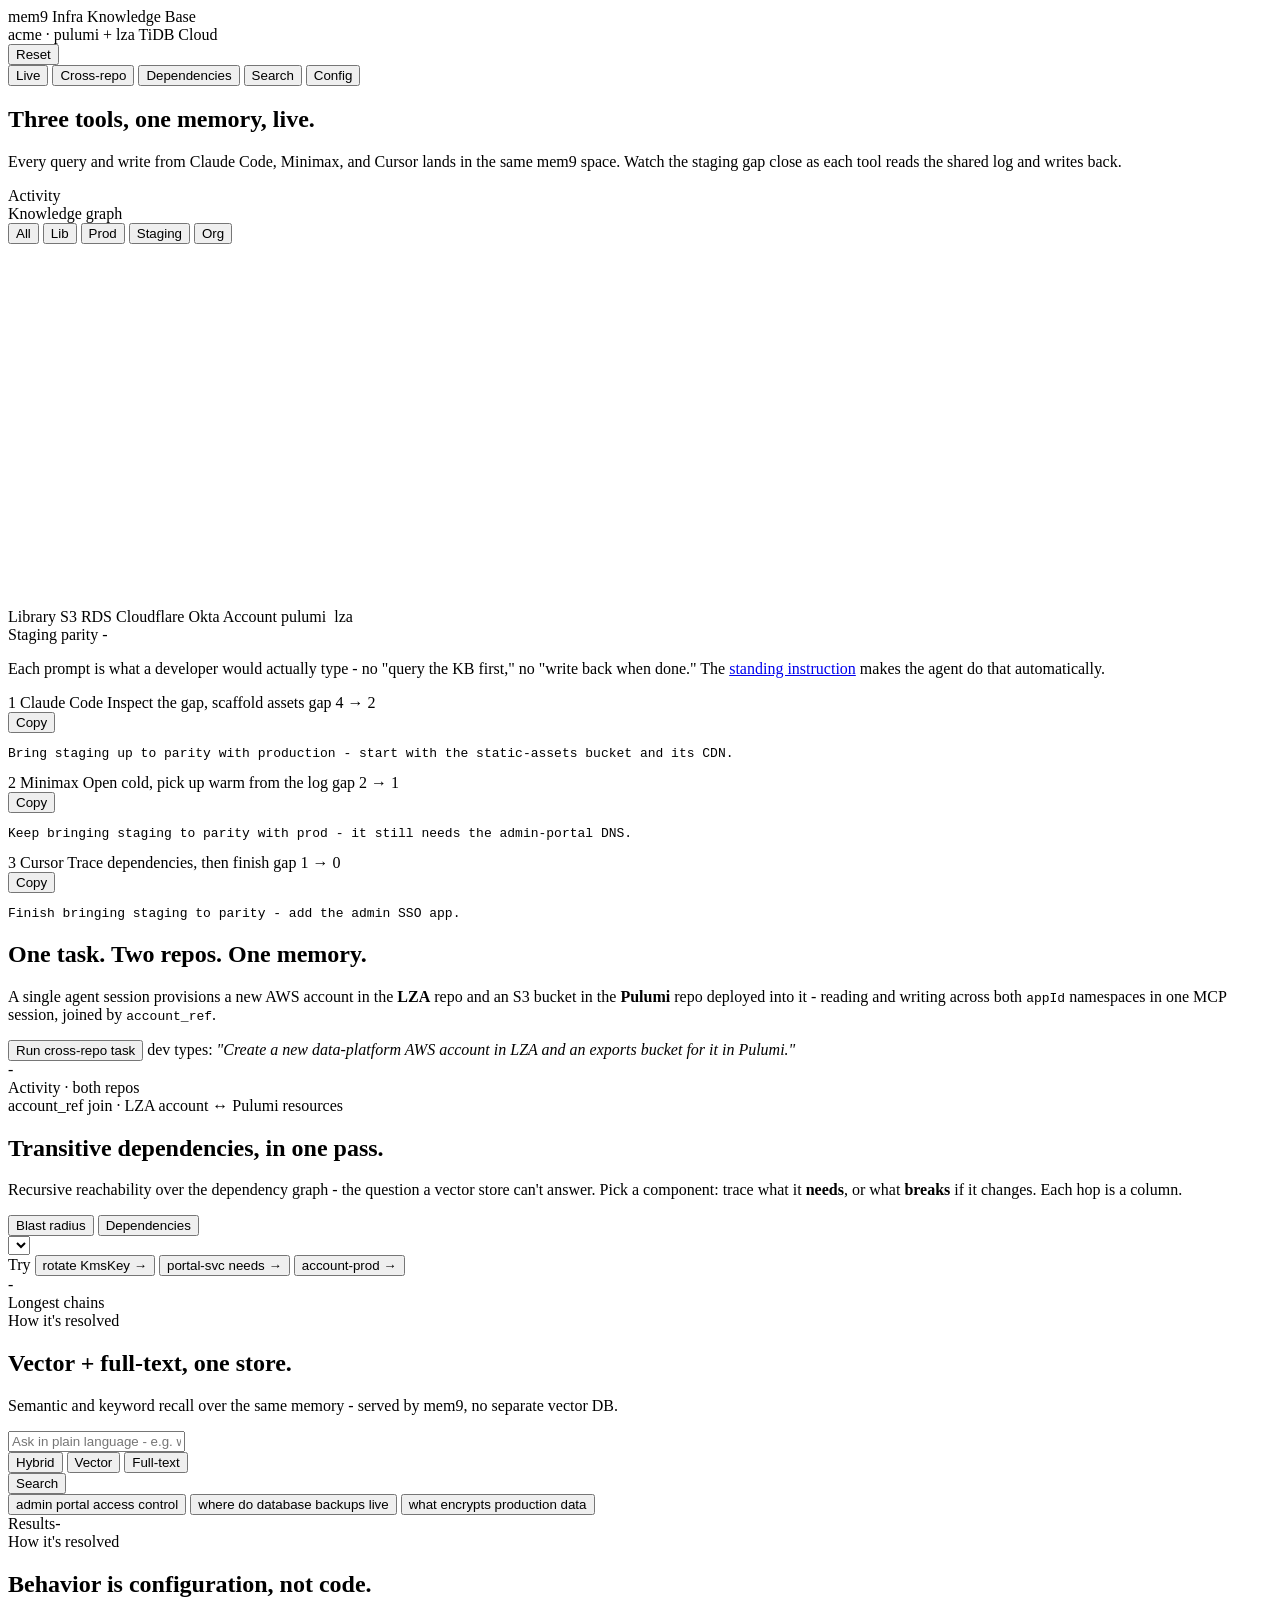
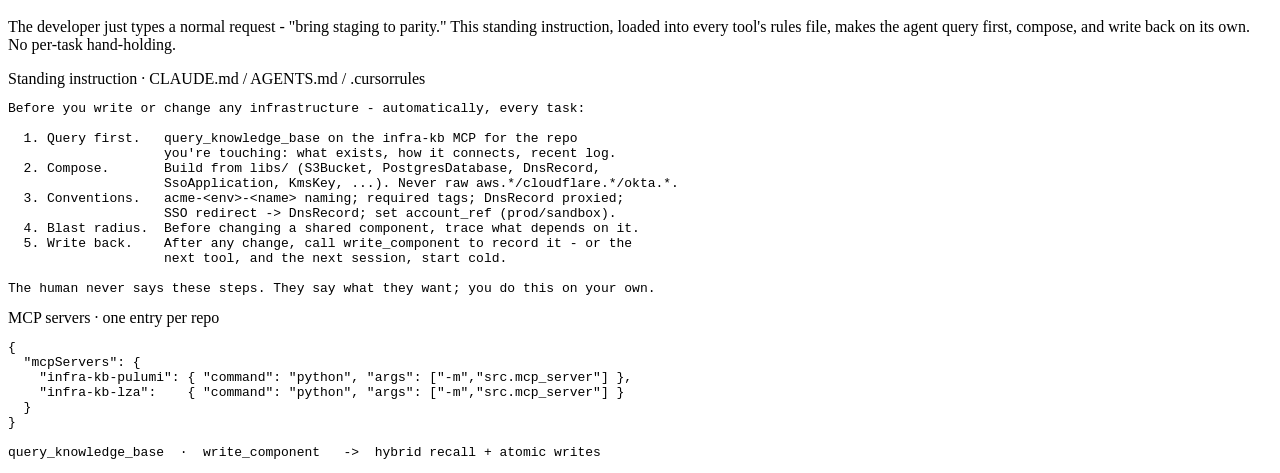
==== commit c509a77f: "mem9-ai-coding: shared memory for AI coding agents on TiDB Cloud A team/repo knowledge-base demo (te" ====
--- a/dashboard/static/index.html
+++ b/dashboard/static/index.html
@@ -7,7 +7,7 @@
   <link rel="preconnect" href="https://fonts.googleapis.com" />
   <link rel="preconnect" href="https://fonts.gstatic.com" crossorigin />
   <link href="https://fonts.googleapis.com/css2?family=Bricolage+Grotesque:opsz,wght@12..96,600;12..96,700;12..96,800&family=Hanken+Grotesk:wght@400;500;600;700&family=IBM+Plex+Mono:wght@400;500;600&display=swap" rel="stylesheet" />
-  <link rel="stylesheet" href="/static/styles.css?v=25" />
+  <link rel="stylesheet" href="/static/styles.css?v=29" />
 </head>
 <body>
   <div id="app">
@@ -27,6 +27,7 @@
       </div>
       <nav class="tabs">
         <button class="tab active" data-tab="live">Live</button>
+        <button class="tab" data-tab="crossrepo">Cross-repo</button>
         <button class="tab" data-tab="cte">Dependencies</button>
         <button class="tab" data-tab="search">Search</button>
         <button class="tab" data-tab="sysprompt">Config</button>
@@ -39,7 +40,7 @@
       <section class="view active" data-view="live">
         <div class="lead">
           <h2 class="lead-title">Three tools, one memory, live.</h2>
-          <p class="lead-sub">Every query and write from Claude Code, Codex, and Cursor lands in the same mem9 space. Watch the staging gap close as each tool reads the shared log and writes back.</p>
+          <p class="lead-sub">Every query and write from Claude Code, Minimax, and Cursor lands in the same mem9 space. Watch the staging gap close as each tool reads the shared log and writes back.</p>
         </div>
 
         <div class="live-split">
@@ -77,13 +78,14 @@
             <div class="card">
               <div class="card-header">
                 <span class="card-title">Staging parity</span>
-                <span id="parity-stat" class="card-count">—</span>
+                <span id="parity-stat" class="card-count">-</span>
               </div>
               <div id="parity" class="parity"></div>
             </div>
           </section>
         </div>
 
+        <p class="runbook-note">Each prompt is what a developer would actually type - no "query the KB first," no "write back when done." The <a href="#sysprompt" onclick="document.querySelector('.tab[data-tab=sysprompt]').click()">standing instruction</a> makes the agent do that automatically.</p>
         <div class="runbook">
           <div class="rb-step">
             <div class="rb-header">
@@ -94,19 +96,19 @@
             </div>
             <div class="rb-cmd-wrap">
               <button class="rb-copy" onclick="navigator.clipboard.writeText(this.nextElementSibling.textContent.trim())">Copy</button>
-              <pre class="rb-cmd">Use the infra-kb MCP. Query the knowledge base: what exists in staging vs production, and what is staging missing? Scaffold the missing staging static-assets bucket and its Cloudflare DNS, composing the S3Bucket and DnsRecord libs — never raw aws.*. Record each with write_component, developer='claude-code'.</pre>
+              <pre class="rb-cmd">Bring staging up to parity with production - start with the static-assets bucket and its CDN.</pre>
             </div>
           </div>
           <div class="rb-step">
             <div class="rb-header">
               <span class="rb-num">2</span>
-              <span class="rb-tool tool-codex">Codex</span>
+              <span class="rb-tool tool-minimax">Minimax</span>
               <span class="rb-title">Open cold, pick up warm from the log</span>
               <span class="rb-delta">gap 2 → 1</span>
             </div>
             <div class="rb-cmd-wrap">
               <button class="rb-copy" onclick="navigator.clipboard.writeText(this.nextElementSibling.textContent.trim())">Copy</button>
-              <pre class="rb-cmd">Use the infra-kb MCP. Read the recent session log — what did the previous session create? Continue: add acme-staging-admin-dns matching prod, composing DnsRecord. Record it with write_component, developer='codex'.</pre>
+              <pre class="rb-cmd">Keep bringing staging to parity with prod - it still needs the admin-portal DNS.</pre>
             </div>
           </div>
           <div class="rb-step">
@@ -118,9 +120,41 @@
             </div>
             <div class="rb-cmd-wrap">
               <button class="rb-copy" onclick="navigator.clipboard.writeText(this.nextElementSibling.textContent.trim())">Copy</button>
-              <pre class="rb-cmd">Use the infra-kb MCP. Trace what acme-prod-admin-sso depends on — confirm SSO must redirect to a DnsRecord. Then scaffold acme-staging-admin-sso composing SsoApplication, redirect URI → acme-staging-admin-dns. Record it with write_component, developer='cursor'.</pre>
-            </div>
-          </div>
+              <pre class="rb-cmd">Finish bringing staging to parity - add the admin SSO app.</pre>
+            </div>
+          </div>
+        </div>
+      </section>
+
+      <!-- ─────────────── CROSS-REPO ─────────────── -->
+      <section class="view" data-view="crossrepo">
+        <div class="lead">
+          <h2 class="lead-title">One task. Two repos. One memory.</h2>
+          <p class="lead-sub">A single agent session provisions a new AWS account in the <b>LZA</b> repo and an S3 bucket in the <b>Pulumi</b> repo deployed into it - reading and writing across both <code>appId</code> namespaces in one MCP session, joined by <code>account_ref</code>.</p>
+        </div>
+
+        <div class="dep-controls">
+          <button id="xrepo-run" class="btn btn-primary">Run cross-repo task</button>
+          <span class="runbook-note" style="margin:0;">dev types: <i>"Create a new data-platform AWS account in LZA and an exports bucket for it in Pulumi."</i></span>
+          <div class="dep-readout" id="xrepo-stat">-</div>
+        </div>
+
+        <div class="live-split">
+          <section class="feed-pane">
+            <div class="pane-head">
+              <span class="pane-title">Activity · both repos</span>
+              <span class="live-dot" title="auto-refresh"></span>
+            </div>
+            <div id="xrepo-feed" class="live-feed"></div>
+          </section>
+          <section class="brain-pane">
+            <div class="card">
+              <div class="card-header">
+                <span class="card-title">account_ref join · LZA account ↔ Pulumi resources</span>
+              </div>
+              <div id="xrepo-join" class="xrepo-join"></div>
+            </div>
+          </section>
         </div>
       </section>
 
@@ -128,7 +162,7 @@
       <section class="view" data-view="cte">
         <div class="lead">
           <h2 class="lead-title">Transitive dependencies, in one pass.</h2>
-          <p class="lead-sub">Recursive reachability over the dependency graph — the question a vector store can't answer. Pick a component: trace what it <b>needs</b>, or what <b>breaks</b> if it changes. Each hop is a column.</p>
+          <p class="lead-sub">Recursive reachability over the dependency graph - the question a vector store can't answer. Pick a component: trace what it <b>needs</b>, or what <b>breaks</b> if it changes. Each hop is a column.</p>
         </div>
 
         <div class="dep-controls">
@@ -143,7 +177,7 @@
             <button class="ex-btn" data-node="acme-prod-portal-svc" data-mode="dependencies">portal-svc needs →</button>
             <button class="ex-btn" data-node="acme-lza-account-prod" data-mode="dependencies">account-prod →</button>
           </div>
-          <div class="dep-readout" id="dep-stat">—</div>
+          <div class="dep-readout" id="dep-stat">-</div>
         </div>
 
         <div class="card">
@@ -166,11 +200,11 @@
       <section class="view" data-view="search">
         <div class="lead">
           <h2 class="lead-title">Vector + full-text, one store.</h2>
-          <p class="lead-sub">Semantic and keyword recall over the same memory — served by mem9, no separate vector DB.</p>
+          <p class="lead-sub">Semantic and keyword recall over the same memory - served by mem9, no separate vector DB.</p>
         </div>
         <div class="search-controls">
           <input id="search-input" class="search-input" type="text"
-                 placeholder="Ask in plain language — e.g. where do database backups live" />
+                 placeholder="Ask in plain language - e.g. where do database backups live" />
           <div class="seg">
             <button class="cte-btn active" data-smode="hybrid">Hybrid</button>
             <button class="cte-btn" data-smode="vector">Vector</button>
@@ -185,7 +219,7 @@
         </div>
         <div class="cte-grid">
           <div class="card">
-            <div class="card-header"><span class="card-title">Results</span><span id="search-stat" class="card-count">—</span></div>
+            <div class="card-header"><span class="card-title">Results</span><span id="search-stat" class="card-count">-</span></div>
             <div id="search-results" class="search-results"></div>
           </div>
           <div class="col-side">
@@ -201,21 +235,24 @@
       <section class="view" data-view="sysprompt">
         <div class="lead">
           <h2 class="lead-title">Behavior is configuration, not code.</h2>
-          <p class="lead-sub">One standing instruction in every tool's rules file: <b>query first → compose → write back.</b></p>
+          <p class="lead-sub">The developer just types a normal request - "bring staging to parity." This standing instruction, loaded into every tool's rules file, makes the agent query first, compose, and write back on its own. No per-task hand-holding.</p>
         </div>
 
         <div class="card">
           <div class="card-header"><span class="card-title">Standing instruction · CLAUDE.md / AGENTS.md / .cursorrules</span></div>
-          <pre class="code-block">Before writing infrastructure code, query the infra-kb MCP:
-  · what already exists        (don't duplicate)
-  · how things connect         (dependency edges)
-  · what previous sessions did (session log)
-
-Never use raw aws.* / cloudflare.* / okta.* — compose the libs/ wrappers.
-Follow acme-&lt;env&gt;-&lt;name&gt; naming and the required tags.
-
-After any change, record it with write_component so the next
-session — and the next tool — starts warm.</pre>
+          <pre class="code-block">Before you write or change any infrastructure - automatically, every task:
+
+  1. Query first.   query_knowledge_base on the infra-kb MCP for the repo
+                    you're touching: what exists, how it connects, recent log.
+  2. Compose.       Build from libs/ (S3Bucket, PostgresDatabase, DnsRecord,
+                    SsoApplication, KmsKey, ...). Never raw aws.*/cloudflare.*/okta.*.
+  3. Conventions.   acme-&lt;env&gt;-&lt;name&gt; naming; required tags; DnsRecord proxied;
+                    SSO redirect -&gt; DnsRecord; set account_ref (prod/sandbox).
+  4. Blast radius.  Before changing a shared component, trace what depends on it.
+  5. Write back.    After any change, call write_component to record it - or the
+                    next tool, and the next session, start cold.
+
+The human never says these steps. They say what they want; you do this on your own.</pre>
         </div>
 
         <div class="card">
@@ -227,12 +264,12 @@
   }
 }
 
-query_knowledge_base  ·  write_component   →  hybrid recall + atomic writes</pre>
+query_knowledge_base  ·  write_component   ->  hybrid recall + atomic writes</pre>
         </div>
       </section>
 
     </main>
   </div>
-  <script src="/static/app.js?v=25"></script>
+  <script src="/static/app.js?v=29"></script>
 </body>
 </html>
